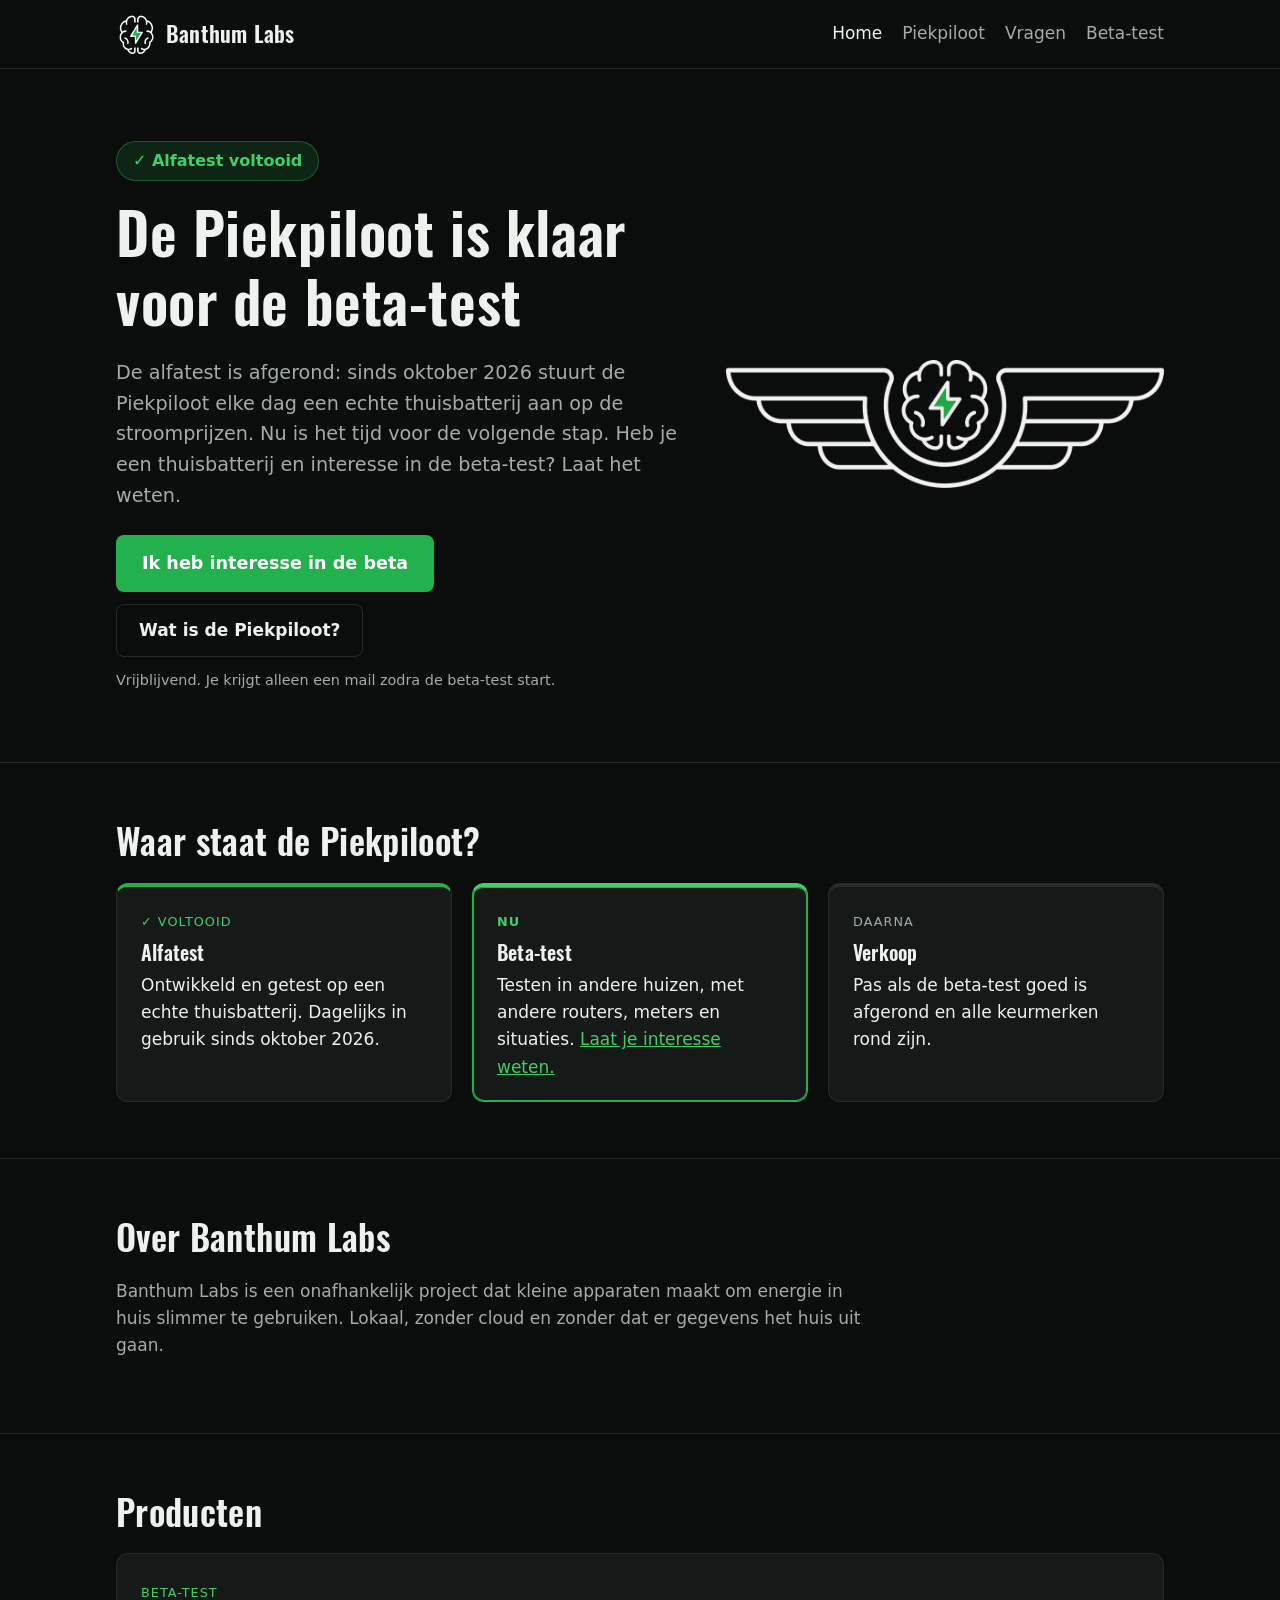
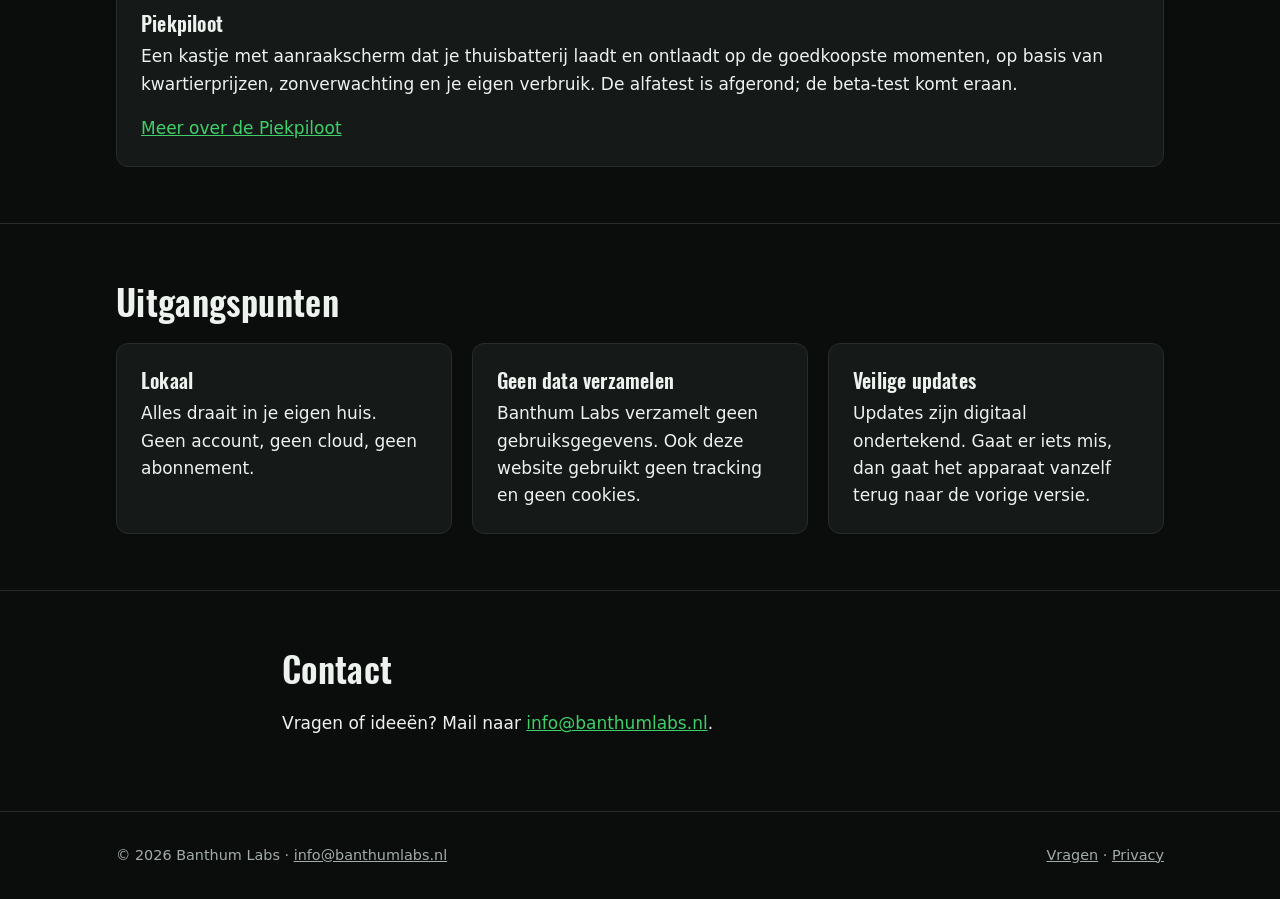
==== index.html @ d3ee10b4 "Homepage: Piekpiloot-logo i.p.v. het brein Co-Authored-By: Claude Opus 5.5 <noreply@anthropic.com>" ====
<!doctype html>
<html lang="nl">
<head>
  <meta charset="utf-8">
  <meta name="viewport" content="width=device-width, initial-scale=1">
  <title>Banthum Labs - slimme, lokale aansturing voor je thuisbatterij</title>
  <meta name="description" content="Banthum Labs is een onafhankelijk project dat slimme, lokale apparaten maakt voor energie in huis. Eerste product: de Piekpiloot, die je thuisbatterij aanstuurt op dynamische stroomprijzen.">
  <link rel="canonical" href="https://banthumlabs.nl/">
  <link rel="icon" href="img/logo.png" type="image/png">
  <link rel="stylesheet" href="style.css">
  <meta property="og:type" content="website">
  <meta property="og:locale" content="nl_NL">
  <meta property="og:site_name" content="Banthum Labs">
  <meta property="og:title" content="Banthum Labs - slimme, lokale aansturing voor je thuisbatterij">
  <meta property="og:description" content="Alfatest voltooid: de Piekpiloot is klaar voor de beta-test. Heb je een thuisbatterij? Laat je interesse weten.">
  <meta property="og:url" content="https://banthumlabs.nl/">
  <meta property="og:image" content="https://banthumlabs.nl/img/og-image.png">
  <meta property="og:image:width" content="1200">
  <meta property="og:image:height" content="630">
  <meta name="twitter:card" content="summary_large_image">
  <script type="application/ld+json">
  {
    "@context": "https://schema.org",
    "@type": "Organization",
    "name": "Banthum Labs",
    "url": "https://banthumlabs.nl/",
    "logo": "https://banthumlabs.nl/img/logo.png",
    "email": "info@banthumlabs.nl"
  }
  </script>
</head>
<body>

<header class="kop">
  <div class="binnen">
    <a class="merk" href="index.html"><img src="img/logo.png" alt="">Banthum Labs</a>
    <nav class="menu">
      <a href="index.html" aria-current="page">Home</a>
      <a href="piekpiloot.html">Piekpiloot</a>
      <a href="faq.html">Vragen</a>
      <a href="beta.html">Beta-test</a>
    </nav>
  </div>
</header>

<main>

  <section class="held">
    <div class="binnen">
      <div>
        <span class="label-groot">&#10003; Alfatest voltooid</span>
        <h1>De Piekpiloot is klaar voor de beta&#8209;test</h1>
        <p class="groot">De alfatest is afgerond: sinds oktober 2026 stuurt de Piekpiloot elke dag een echte thuisbatterij aan op de stroomprijzen. Nu is het tijd voor de volgende stap. Heb je een thuisbatterij en interesse in de beta-test? Laat het weten.</p>
        <div class="knoppen">
          <a class="knop groot" href="beta.html">Ik heb interesse in de beta</a>
          <a class="knop rustig" href="piekpiloot.html">Wat is de Piekpiloot?</a>
        </div>
        <p class="zacht klein">Vrijblijvend. Je krijgt alleen een mail zodra de beta-test start.</p>
      </div>
      <img class="beeld breed" src="img/piekpiloot.png" alt="Logo van de Piekpiloot: brein met groene bliksem tussen vleugels">
    </div>
  </section>

  <section class="sectie">
    <div class="binnen">
      <h2>Waar staat de Piekpiloot?</h2>
      <ol class="stappen">
        <li class="klaar">
          <span class="stap-status">&#10003; Voltooid</span>
          <h3>Alfatest</h3>
          <p>Ontwikkeld en getest op een echte thuisbatterij. Dagelijks in gebruik sinds oktober 2026.</p>
        </li>
        <li class="nu">
          <span class="stap-status">Nu</span>
          <h3>Beta-test</h3>
          <p>Testen in andere huizen, met andere routers, meters en situaties. <a href="beta.html">Laat je interesse weten.</a></p>
        </li>
        <li>
          <span class="stap-status">Daarna</span>
          <h3>Verkoop</h3>
          <p>Pas als de beta-test goed is afgerond en alle keurmerken rond zijn.</p>
        </li>
      </ol>
    </div>
  </section>

  <section class="sectie">
    <div class="binnen">
      <h2>Over Banthum Labs</h2>
      <p class="tekst zacht">Banthum Labs is een onafhankelijk project dat kleine apparaten maakt om energie in huis slimmer te gebruiken. Lokaal, zonder cloud en zonder dat er gegevens het huis uit gaan.</p>
    </div>
  </section>

  <section class="sectie">
    <div class="binnen">
      <h2>Producten</h2>
      <div class="kaarten">
        <article class="kaart">
          <span class="label">Beta-test</span>
          <h3>Piekpiloot</h3>
          <p>Een kastje met aanraakscherm dat je thuisbatterij laadt en ontlaadt op de goedkoopste momenten, op basis van kwartierprijzen, zonverwachting en je eigen verbruik. De alfatest is afgerond; de beta-test komt eraan.</p>
          <p><a href="piekpiloot.html">Meer over de Piekpiloot</a></p>
        </article>
      </div>
    </div>
  </section>

  <section class="sectie">
    <div class="binnen">
      <h2>Uitgangspunten</h2>
      <div class="kaarten">
        <div class="kaart">
          <h3>Lokaal</h3>
          <p>Alles draait in je eigen huis. Geen account, geen cloud, geen abonnement.</p>
        </div>
        <div class="kaart">
          <h3>Geen data verzamelen</h3>
          <p>Banthum Labs verzamelt geen gebruiksgegevens. Ook deze website gebruikt geen tracking en geen cookies.</p>
        </div>
        <div class="kaart">
          <h3>Veilige updates</h3>
          <p>Updates zijn digitaal ondertekend. Gaat er iets mis, dan gaat het apparaat vanzelf terug naar de vorige versie.</p>
        </div>
      </div>
    </div>
  </section>

  <section class="sectie" id="contact">
    <div class="binnen tekst">
      <h2>Contact</h2>
      <p>Vragen of ideeën? Mail naar <a href="mailto:info@banthumlabs.nl">info@banthumlabs.nl</a>.</p>
    </div>
  </section>

</main>

<footer class="voet">
  <div class="binnen">
    <span>&copy; 2026 Banthum Labs &middot; <a href="mailto:info@banthumlabs.nl">info@banthumlabs.nl</a></span>
    <span><a href="faq.html">Vragen</a> &middot; <a href="privacy.html">Privacy</a></span>
  </div>
</footer>

</body>
</html>
---- style.css ----
/* Banthum Labs - zwarte stijl, zoals het dashboard van de Piekpiloot */

@font-face {
  font-family: "Oswald";
  src: url("fonts/Oswald-SemiBold.ttf") format("truetype");
  font-weight: 600;
  font-display: swap;
}

:root {
  --bg: #0b0d0c;
  --bg-kaart: #151917;
  --rand: #262c29;
  --tekst: #eef2ef;
  --tekst-zacht: #a3ada7;
  --groen: #23b14d;
  --groen-licht: #3fd06a;
  --breedte: 1080px;
}

* { box-sizing: border-box; }

html { -webkit-text-size-adjust: 100%; }

body {
  margin: 0;
  background: var(--bg);
  color: var(--tekst);
  font-family: system-ui, -apple-system, "Segoe UI", Roboto, sans-serif;
  font-size: 17px;
  line-height: 1.6;
}

h1, h2, h3, .merk {
  font-family: "Oswald", system-ui, sans-serif;
  font-weight: 600;
  letter-spacing: 0.01em;
  line-height: 1.2;
}

h1 { font-size: clamp(2.2rem, 6vw, 3.6rem); margin: 0 0 0.4em; }
h2 { font-size: clamp(1.6rem, 4vw, 2.2rem); margin: 0 0 0.6em; }
h3 { font-size: 1.25rem; margin: 0 0 0.4em; }

p { margin: 0 0 1em; }

a { color: var(--groen-licht); }
a:hover { color: var(--tekst); }

img { max-width: 100%; height: auto; }

.binnen {
  max-width: var(--breedte);
  margin: 0 auto;
  padding: 0 16px;
}

/* Kop */

.kop {
  border-bottom: 1px solid var(--rand);
}

.kop .binnen {
  display: flex;
  align-items: center;
  justify-content: space-between;
  gap: 16px;
  min-height: 68px;
}

.merk {
  display: flex;
  align-items: center;
  gap: 10px;
  color: var(--tekst);
  text-decoration: none;
  font-size: 1.35rem;
}

.merk img { width: 40px; height: 40px; }

.menu {
  display: flex;
  gap: 20px;
  flex-wrap: wrap;
}

.menu a {
  color: var(--tekst-zacht);
  text-decoration: none;
}

.menu a:hover,
.menu a[aria-current="page"] { color: var(--tekst); }

/* Blokken */

.held {
  padding: 72px 0 56px;
}

.held .binnen {
  display: grid;
  grid-template-columns: 1.3fr 1fr;
  gap: 40px;
  align-items: center;
}

.held p.groot {
  font-size: 1.2rem;
  color: var(--tekst-zacht);
  max-width: 34em;
}

.held .beeld {
  justify-self: center;
  width: min(320px, 70vw);
  opacity: 0.95;
}
/* breed logo (Piekpiloot, met vleugels) */
.held .beeld.breed { width: min(480px, 85vw); }

.sectie {
  padding: 56px 0;
  border-top: 1px solid var(--rand);
}

.kaarten {
  display: grid;
  grid-template-columns: repeat(auto-fit, minmax(240px, 1fr));
  gap: 20px;
}

.kaart {
  background: var(--bg-kaart);
  border: 1px solid var(--rand);
  border-radius: 12px;
  padding: 24px;
}

.kaart p:last-child { margin-bottom: 0; }

.kaart .label {
  display: inline-block;
  font-size: 0.8rem;
  color: var(--groen-licht);
  text-transform: uppercase;
  letter-spacing: 0.08em;
  margin-bottom: 8px;
}

.knop {
  display: inline-block;
  background: var(--groen);
  color: #fff;
  text-decoration: none;
  font-weight: 600;
  padding: 12px 22px;
  border-radius: 8px;
}

.knop:hover { background: var(--groen-licht); color: #fff; }

.knop.rustig {
  background: transparent;
  border: 1px solid var(--rand);
  color: var(--tekst);
}

.knop.rustig:hover { border-color: var(--tekst-zacht); }

.knoppen { display: flex; gap: 12px; flex-wrap: wrap; margin-top: 24px; }

.lijst {
  padding-left: 1.2em;
  margin: 0 0 1em;
}

.lijst li { margin-bottom: 0.4em; }

.zacht { color: var(--tekst-zacht); }

.tekst { max-width: 44em; }

.label-groot {
  display: inline-block;
  background: rgba(35, 177, 77, 0.15);
  color: var(--groen-licht);
  border: 1px solid rgba(35, 177, 77, 0.4);
  border-radius: 999px;
  padding: 6px 16px;
  font-size: 1rem;
  font-weight: 600;
  margin-bottom: 16px;
}

.twee {
  display: grid;
  grid-template-columns: 1fr 1fr;
  gap: 40px;
  align-items: start;
}

.knop.groot { font-size: 1.1rem; padding: 14px 26px; }

.klein { font-size: 0.9rem; margin-top: 12px; }

/* Stappen alfa - beta - verkoop */

.stappen {
  list-style: none;
  padding: 0;
  margin: 0;
  display: grid;
  grid-template-columns: repeat(3, 1fr);
  gap: 20px;
}

.stappen li {
  background: var(--bg-kaart);
  border: 1px solid var(--rand);
  border-top: 4px solid var(--rand);
  border-radius: 12px;
  padding: 20px 24px;
}

.stappen li p:last-child { margin-bottom: 0; }

.stappen .stap-status {
  display: inline-block;
  font-size: 0.8rem;
  text-transform: uppercase;
  letter-spacing: 0.08em;
  color: var(--tekst-zacht);
  margin-bottom: 8px;
}

.stappen li.klaar { border-top-color: var(--groen); }
.stappen li.klaar .stap-status { color: var(--groen-licht); }

.stappen li.nu {
  border-color: var(--groen);
  border-top-color: var(--groen-licht);
  box-shadow: 0 0 0 1px var(--groen) inset;
}
.stappen li.nu .stap-status { color: var(--groen-licht); font-weight: 600; }

/* Formulier */

.formulier label {
  display: block;
  margin: 16px 0 6px;
  font-weight: 600;
}

.formulier h2 { margin-bottom: 0; }

.formulier input[type="email"],
.formulier select,
.formulier textarea {
  width: 100%;
  background: var(--bg);
  color: var(--tekst);
  border: 1px solid var(--rand);
  border-radius: 8px;
  padding: 10px 12px;
  font: inherit;
}

.formulier input:focus,
.formulier select:focus,
.formulier textarea:focus {
  outline: 2px solid var(--groen);
  outline-offset: 1px;
}

.formulier .vinkje {
  display: flex;
  gap: 10px;
  align-items: flex-start;
  font-weight: 400;
  color: var(--tekst-zacht);
  margin: 20px 0;
}

.formulier .vinkje input { margin-top: 5px; accent-color: var(--groen); }

.formulier button { border: 0; cursor: pointer; font: inherit; font-weight: 600; }
.formulier button:disabled { opacity: 0.6; cursor: default; }

.verplicht { color: var(--groen-licht); }

.melding { margin: 16px 0 0; color: var(--groen-licht); }
.melding:empty { display: none; }
.melding.fout { color: #ff8a80; }

/* Veelgestelde vragen */

.vragen details {
  background: var(--bg-kaart);
  border: 1px solid var(--rand);
  border-radius: 12px;
  padding: 16px 20px;
  margin-bottom: 12px;
}

.vragen summary {
  cursor: pointer;
  font-weight: 600;
  font-size: 1.05rem;
}

.vragen details[open] summary { margin-bottom: 10px; }
.vragen details p:last-child { margin-bottom: 0; }

/* Voet */

.voet {
  border-top: 1px solid var(--rand);
  padding: 32px 0;
  color: var(--tekst-zacht);
  font-size: 0.9rem;
}

.voet .binnen {
  display: flex;
  justify-content: space-between;
  gap: 16px;
  flex-wrap: wrap;
}

.voet a { color: var(--tekst-zacht); }

@media (max-width: 760px) {
  .held { padding: 48px 0 40px; }
  .held .binnen { grid-template-columns: 1fr; }
  .twee { grid-template-columns: 1fr; }
  .stappen { grid-template-columns: 1fr; }
  .held .beeld { order: -1; width: 88px; justify-self: start; }
  .held .beeld.breed { width: min(260px, 70vw); }
  .kop .binnen { flex-wrap: wrap; padding-top: 12px; padding-bottom: 12px; }
}
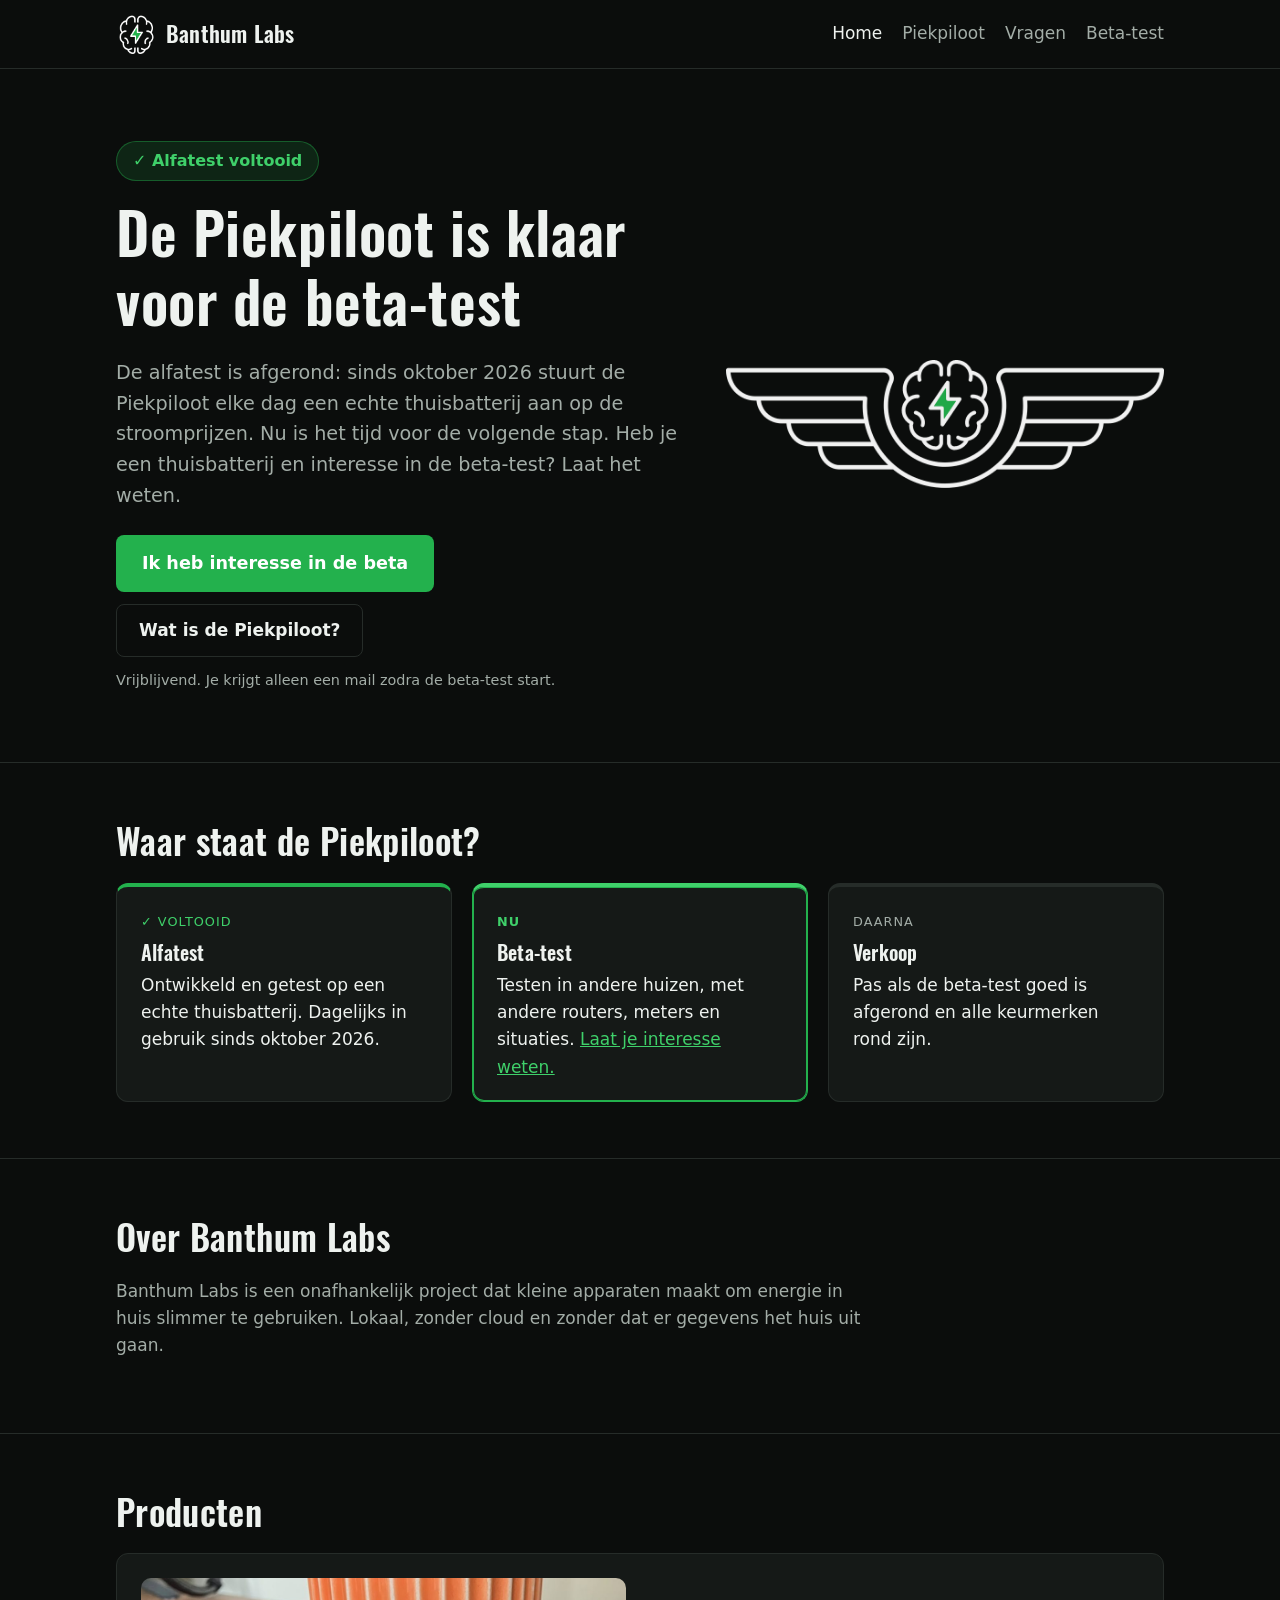
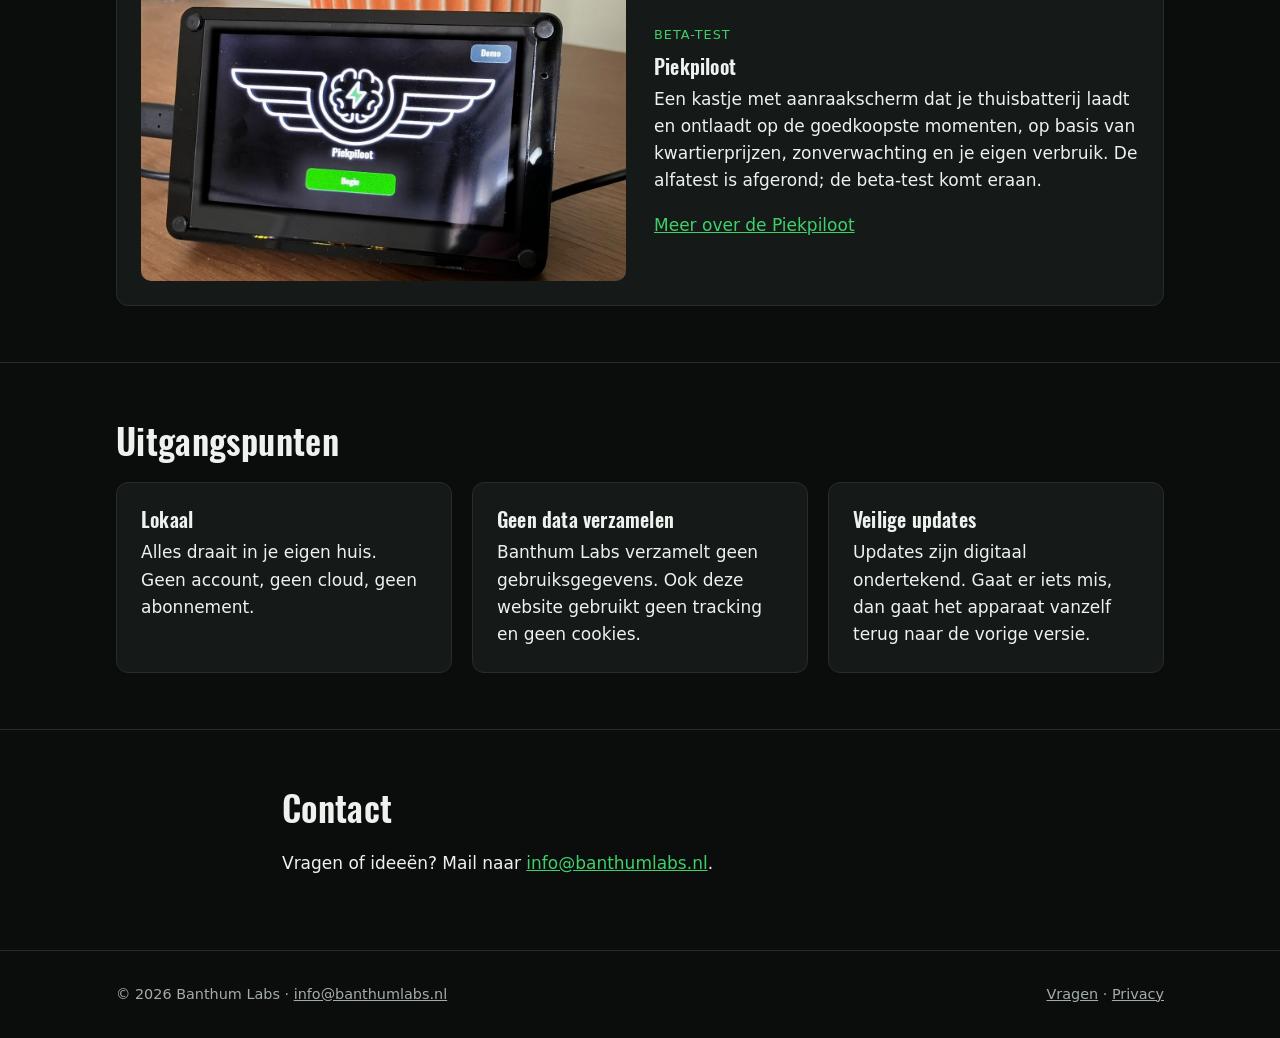
==== commit a818bde5: "Homepage: foto van het kastje bij Producten Co-Authored-By: Claude Opus 5.5 <noreply@anthropic.com>" ====
--- a/index.html
+++ b/index.html
@@ -95,11 +95,14 @@
     <div class="binnen">
       <h2>Producten</h2>
       <div class="kaarten">
-        <article class="kaart">
-          <span class="label">Beta-test</span>
-          <h3>Piekpiloot</h3>
-          <p>Een kastje met aanraakscherm dat je thuisbatterij laadt en ontlaadt op de goedkoopste momenten, op basis van kwartierprijzen, zonverwachting en je eigen verbruik. De alfatest is afgerond; de beta-test komt eraan.</p>
-          <p><a href="piekpiloot.html">Meer over de Piekpiloot</a></p>
+        <article class="kaart product">
+          <a href="piekpiloot.html"><img src="img/foto/piekpiloot_voorkant.jpg" width="1200" height="750" loading="lazy" alt="Het kastje van de Piekpiloot op tafel, met het welkomstscherm"></a>
+          <div>
+            <span class="label">Beta-test</span>
+            <h3>Piekpiloot</h3>
+            <p>Een kastje met aanraakscherm dat je thuisbatterij laadt en ontlaadt op de goedkoopste momenten, op basis van kwartierprijzen, zonverwachting en je eigen verbruik. De alfatest is afgerond; de beta-test komt eraan.</p>
+            <p><a href="piekpiloot.html">Meer over de Piekpiloot</a></p>
+          </div>
         </article>
       </div>
     </div>
--- a/style.css
+++ b/style.css
@@ -341,3 +341,57 @@
   .held .beeld.breed { width: min(260px, 70vw); }
   .kop .binnen { flex-wrap: wrap; padding-top: 12px; padding-bottom: 12px; }
 }
+
+/* schermafbeeldingen van het kastje (productpagina) */
+.schermen {
+  display: grid;
+  grid-template-columns: repeat(auto-fit, minmax(300px, 1fr));
+  gap: 20px;
+  margin-top: 20px;
+}
+.scherm { margin: 0; }
+.scherm img {
+  display: block;
+  width: 100%;
+  height: auto;
+  border: 1px solid var(--rand);
+  border-radius: 10px;
+}
+.scherm figcaption {
+  margin-top: 8px;
+  font-size: 0.92rem;
+  color: var(--tekst-zacht);
+}
+.scherm figcaption strong { color: var(--tekst); }
+
+/* foto van het kastje (productpagina) */
+.foto { margin: 20px 0 8px; max-width: 760px; }
+.foto img {
+  display: block;
+  width: 100%;
+  height: auto;
+  border-radius: 12px;
+  border: 1px solid var(--rand);
+}
+.foto figcaption {
+  margin-top: 8px;
+  font-size: 0.92rem;
+  color: var(--tekst-zacht);
+}
+
+/* productkaart met foto (homepage) */
+.kaart.product {
+  display: grid;
+  grid-template-columns: minmax(0, 1fr) minmax(0, 1fr);
+  gap: 28px;
+  align-items: center;
+}
+.kaart.product img {
+  display: block;
+  width: 100%;
+  height: auto;
+  border-radius: 10px;
+}
+@media (max-width: 760px) {
+  .kaart.product { grid-template-columns: 1fr; gap: 16px; }
+}
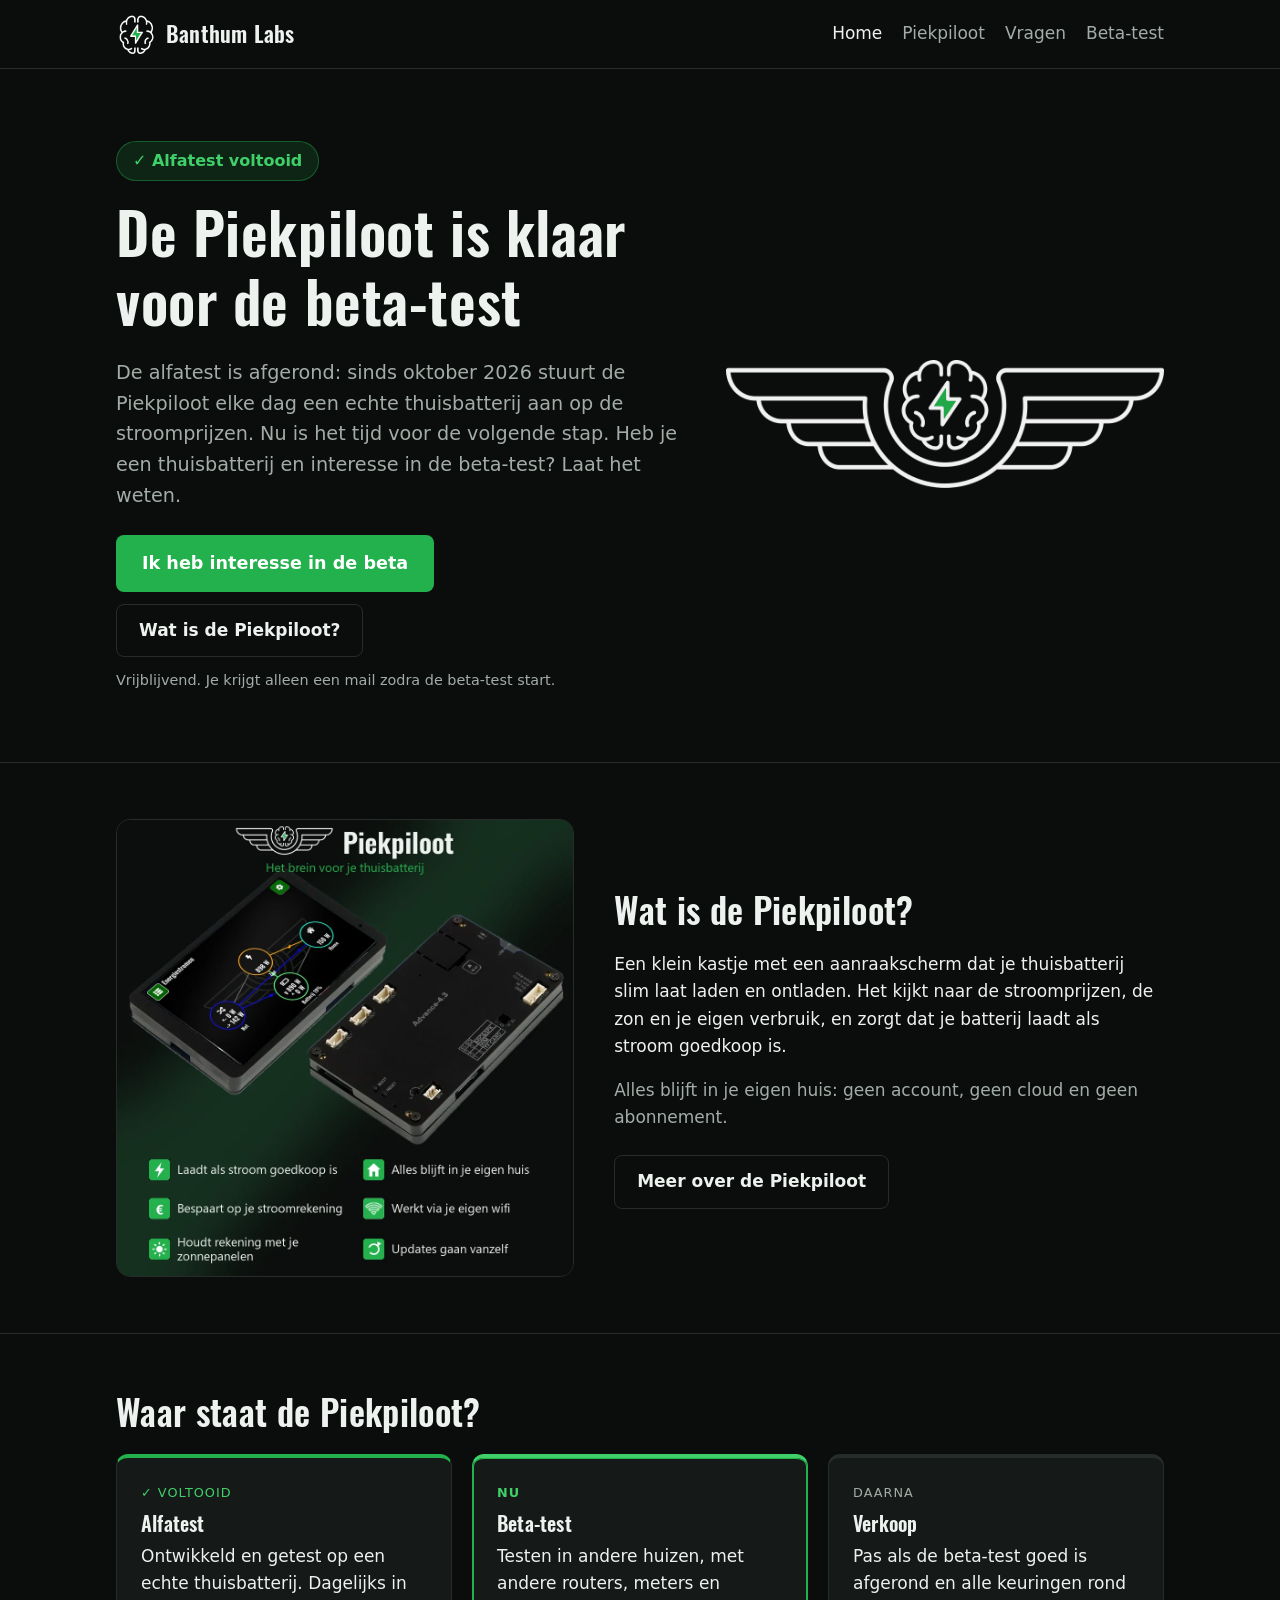
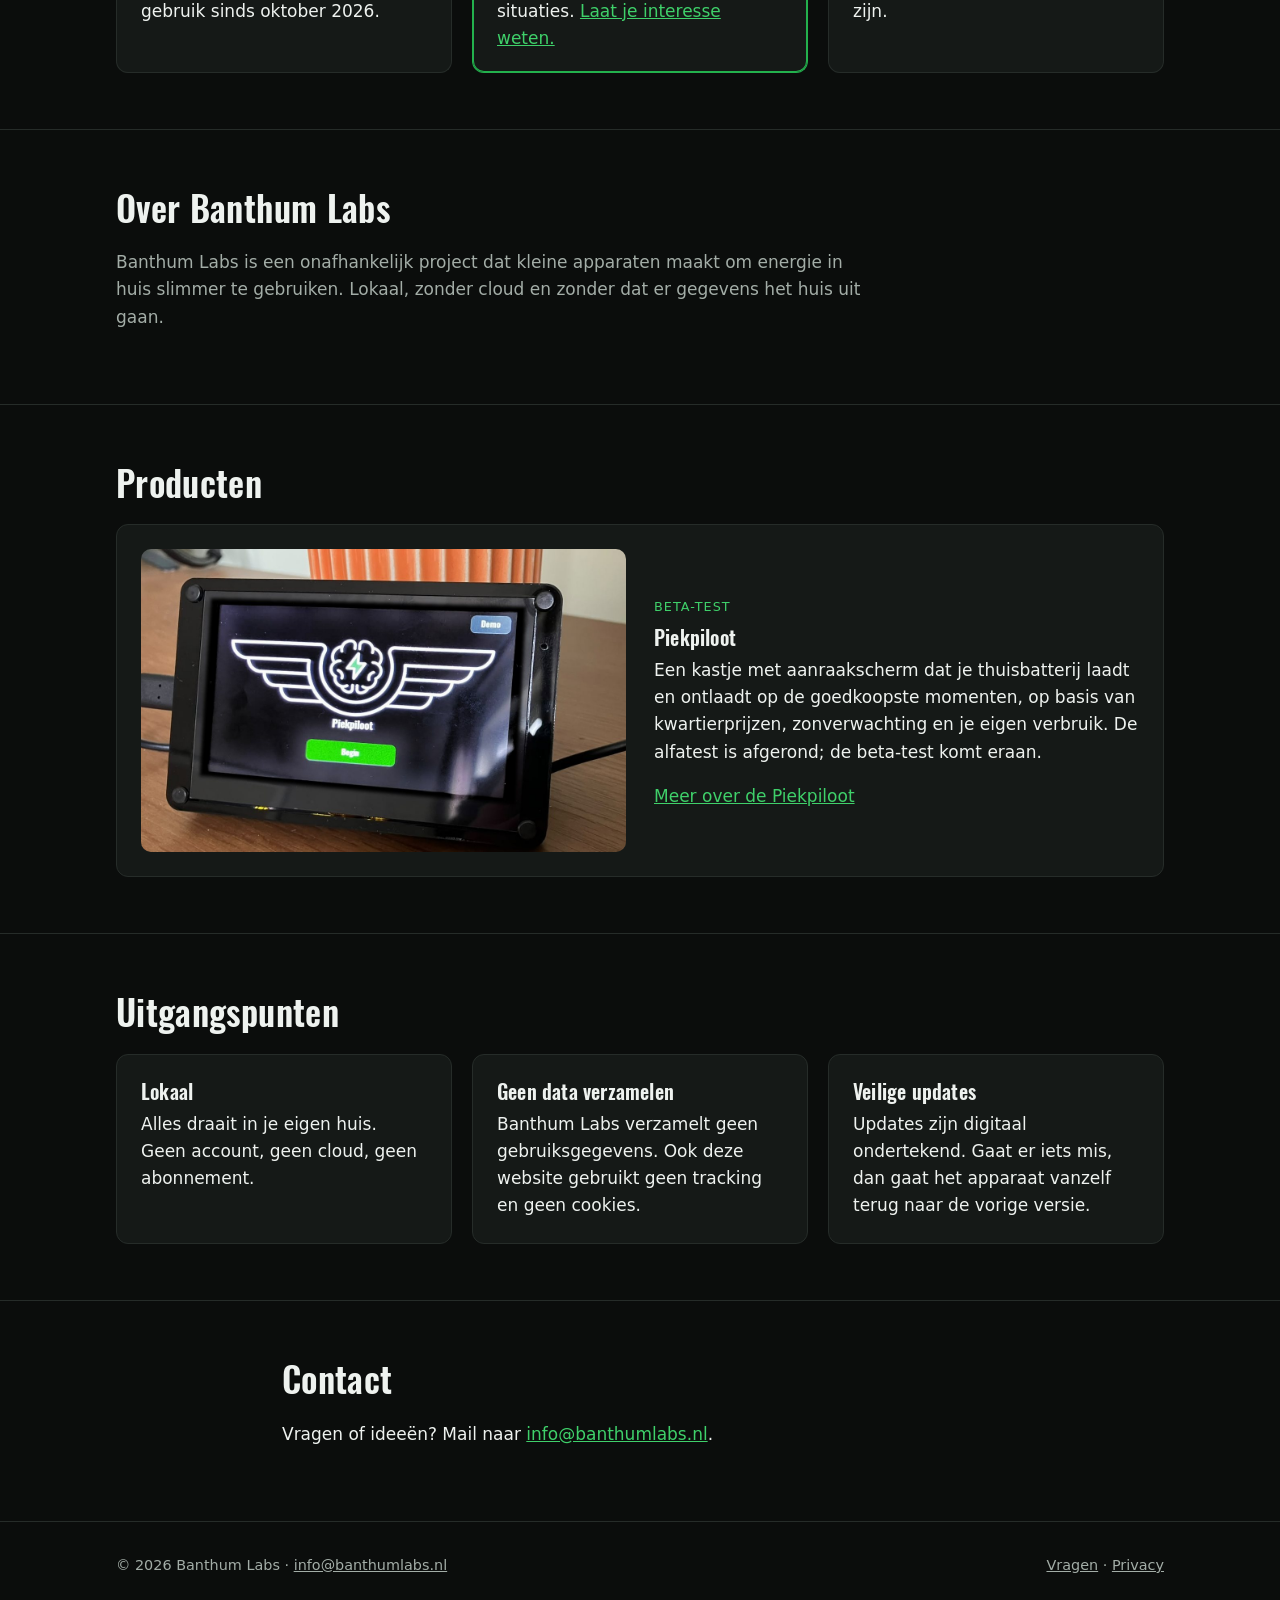
==== commit a1ca7dea: "Productafbeelding op home en productpagina; teksten gecorrigeerd - Home: sectie 'Wat is de Piekpiloo" ====
--- a/index.html
+++ b/index.html
@@ -62,6 +62,20 @@
   </section>
 
   <section class="sectie">
+    <div class="binnen uitgelicht">
+      <img src="img/piekpiloot_overzicht.webp" width="1000" height="1000" loading="lazy" alt="De Piekpiloot: laadt als stroom goedkoop is, bespaart op je stroomrekening, houdt rekening met je zonnepanelen, alles blijft in je eigen huis, werkt via je eigen wifi en updates gaan vanzelf">
+      <div>
+        <h2>Wat is de Piekpiloot?</h2>
+        <p class="groot">Een klein kastje met een aanraakscherm dat je thuisbatterij slim laat laden en ontladen. Het kijkt naar de stroomprijzen, de zon en je eigen verbruik, en zorgt dat je batterij laadt als stroom goedkoop is.</p>
+        <p class="zacht">Alles blijft in je eigen huis: geen account, geen cloud en geen abonnement.</p>
+        <div class="knoppen">
+          <a class="knop rustig" href="piekpiloot.html">Meer over de Piekpiloot</a>
+        </div>
+      </div>
+    </div>
+  </section>
+
+  <section class="sectie">
     <div class="binnen">
       <h2>Waar staat de Piekpiloot?</h2>
       <ol class="stappen">
@@ -78,7 +92,7 @@
         <li>
           <span class="stap-status">Daarna</span>
           <h3>Verkoop</h3>
-          <p>Pas als de beta-test goed is afgerond en alle keurmerken rond zijn.</p>
+          <p>Pas als de beta-test goed is afgerond en alle keuringen rond zijn.</p>
         </li>
       </ol>
     </div>
--- a/style.css
+++ b/style.css
@@ -395,3 +395,23 @@
 @media (max-width: 760px) {
   .kaart.product { grid-template-columns: 1fr; gap: 16px; }
 }
+
+/* productafbeelding: productpagina (midden) en homepage (naast tekst) */
+.overzicht { margin: 20px auto 0; max-width: 620px; }
+.overzicht img, .uitgelicht img {
+  display: block;
+  width: 100%;
+  height: auto;
+  border-radius: 14px;
+  border: 1px solid var(--rand);
+}
+.uitgelicht {
+  display: grid;
+  grid-template-columns: minmax(0, 5fr) minmax(0, 6fr);
+  gap: 40px;
+  align-items: center;
+}
+.uitgelicht h2 { margin-top: 0; }
+@media (max-width: 760px) {
+  .uitgelicht { grid-template-columns: 1fr; gap: 20px; }
+}
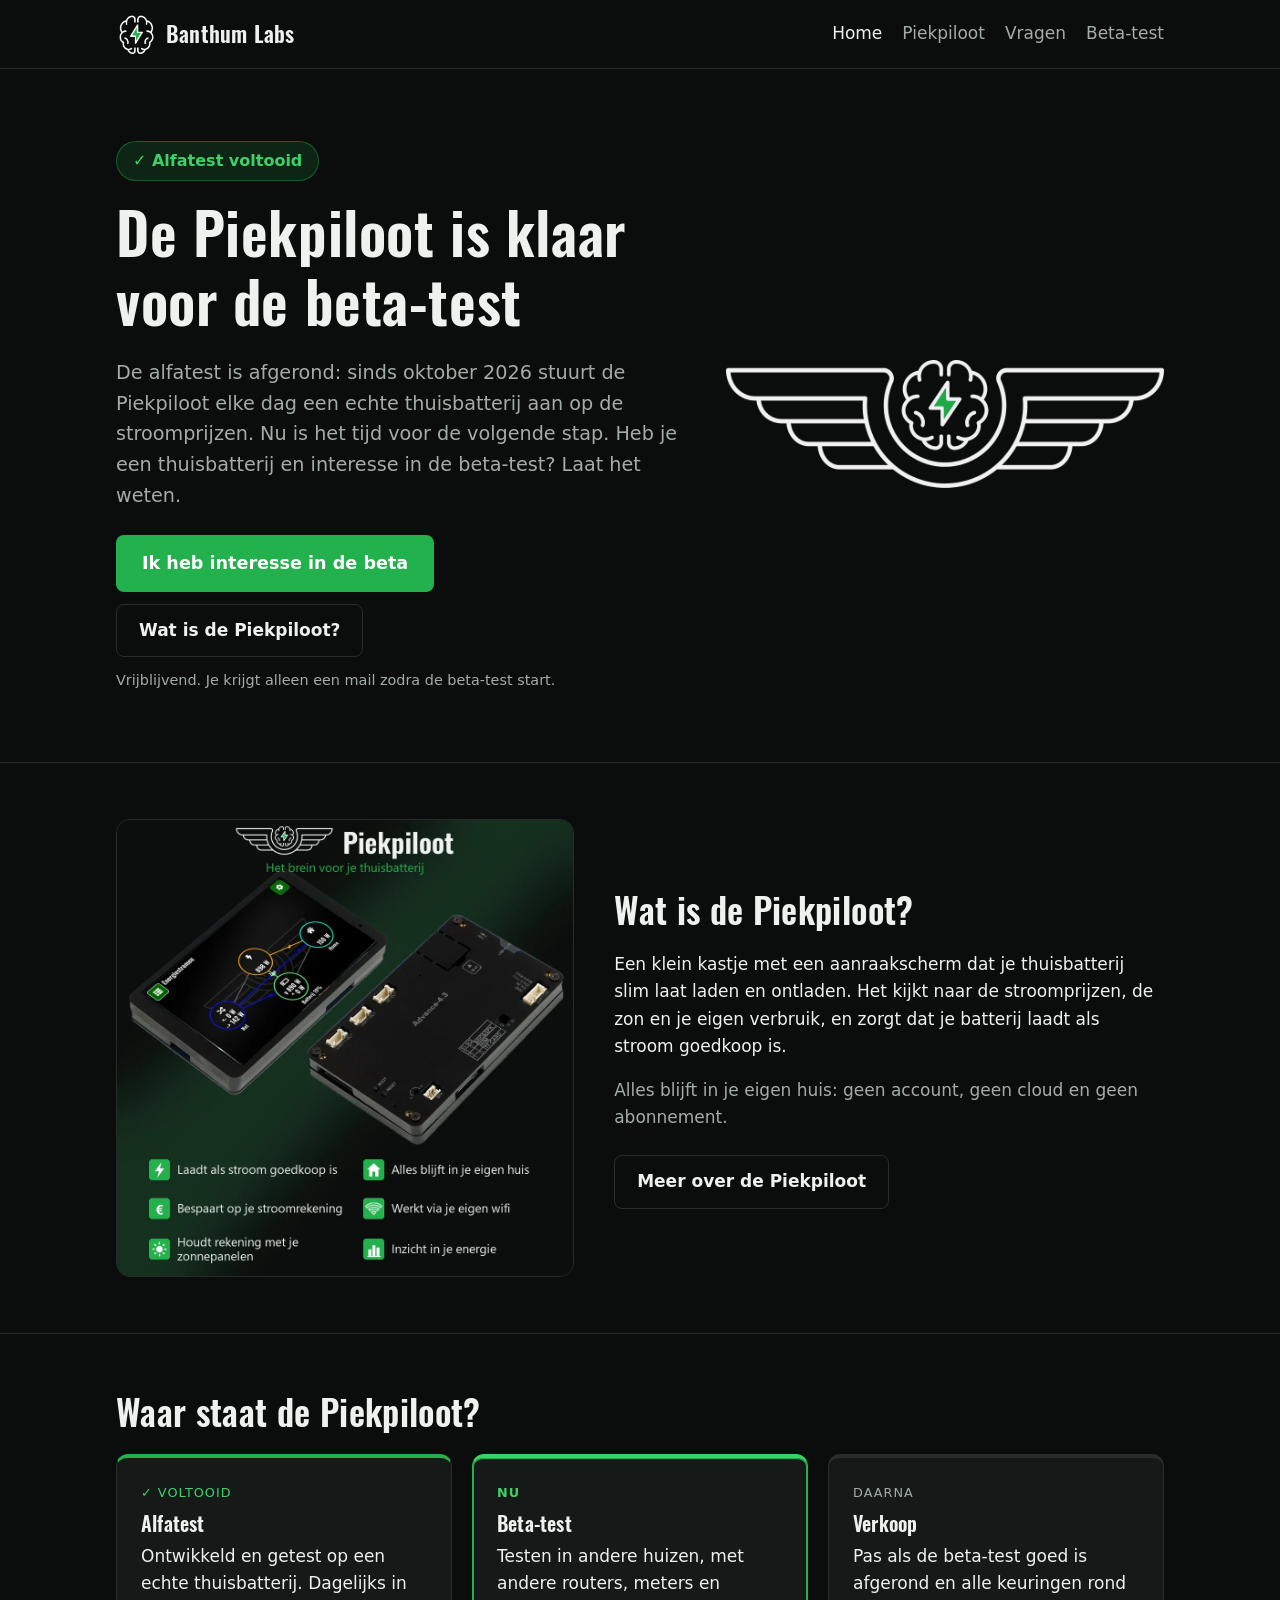
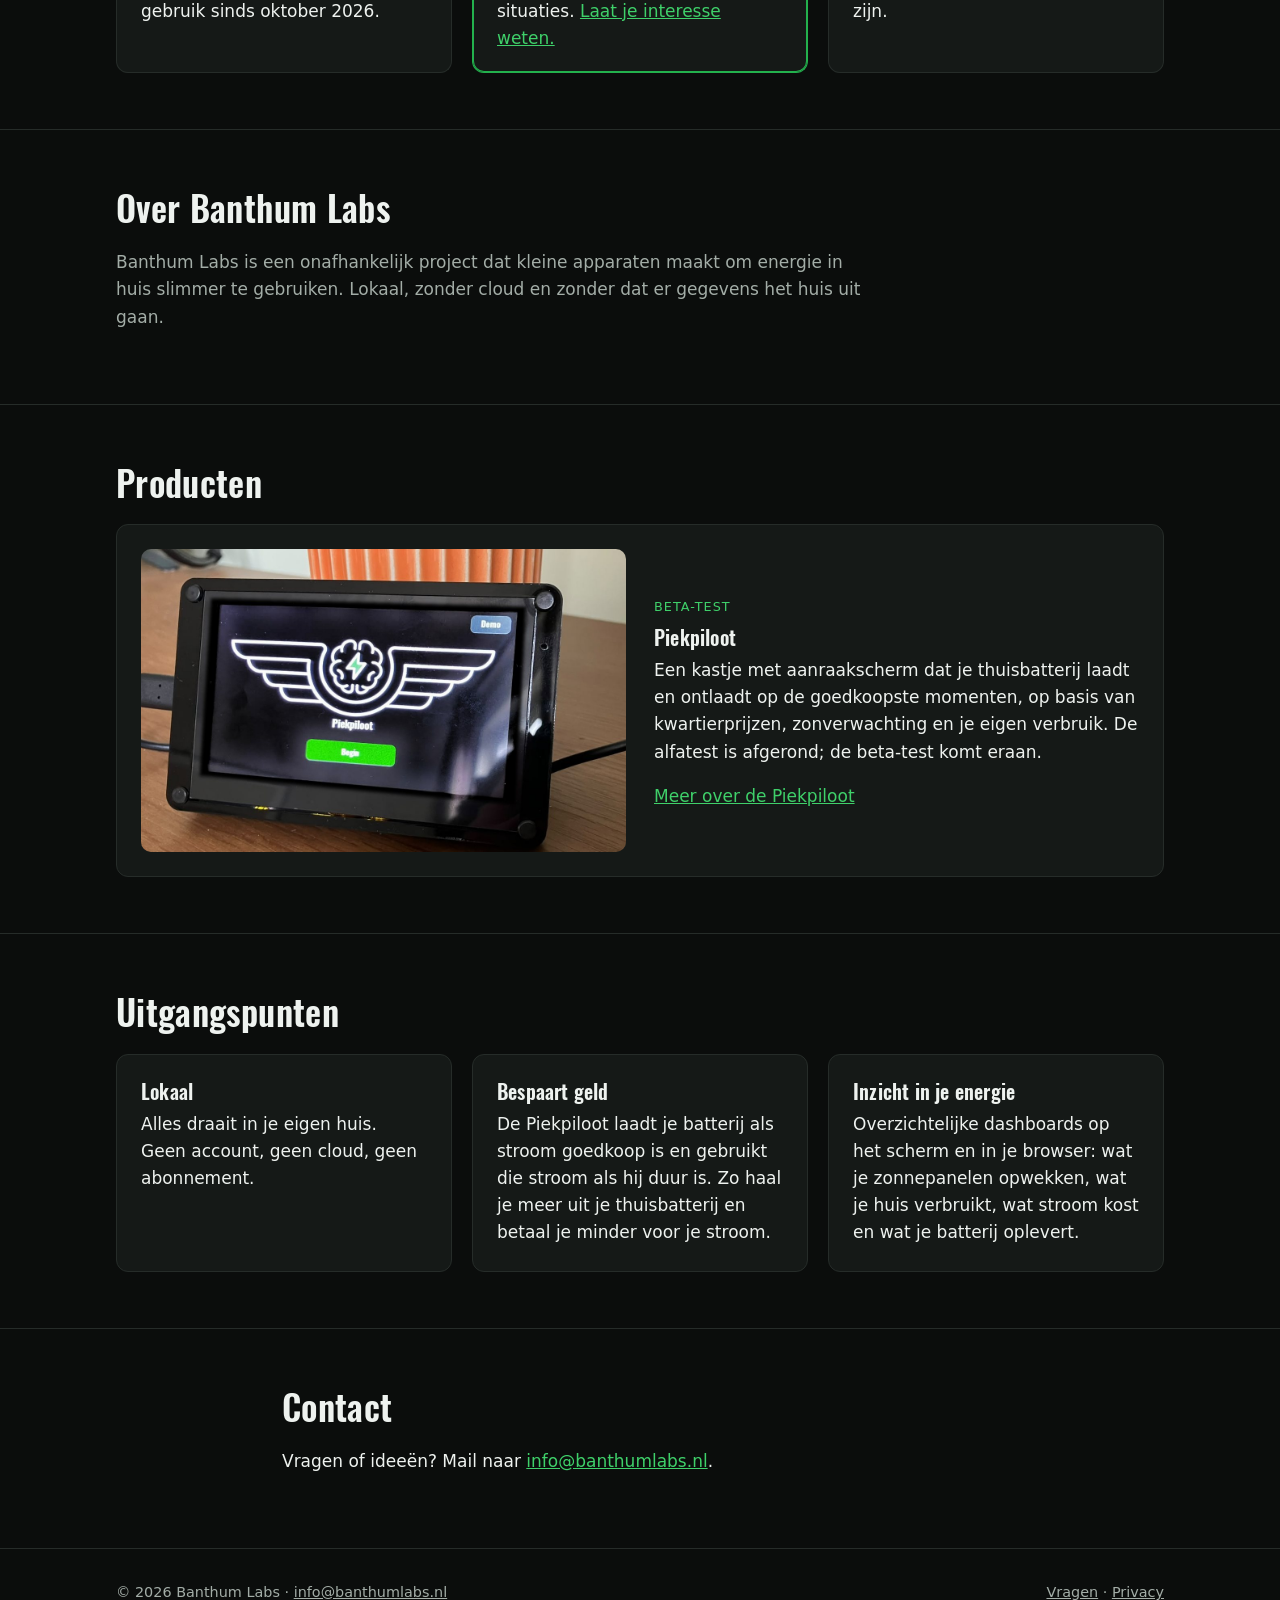
==== commit ae084d3d: "Uitgangspunten: lokaal, bespaart geld, inzicht; productafbeelding bijgewerkt Co-Authored-By: Claude " ====
--- a/index.html
+++ b/index.html
@@ -63,7 +63,7 @@
 
   <section class="sectie">
     <div class="binnen uitgelicht">
-      <img src="img/piekpiloot_overzicht.webp" width="1000" height="1000" loading="lazy" alt="De Piekpiloot: laadt als stroom goedkoop is, bespaart op je stroomrekening, houdt rekening met je zonnepanelen, alles blijft in je eigen huis, werkt via je eigen wifi en updates gaan vanzelf">
+      <img src="img/piekpiloot_overzicht.webp" width="1000" height="1000" loading="lazy" alt="De Piekpiloot: laadt als stroom goedkoop is, bespaart op je stroomrekening, houdt rekening met je zonnepanelen, alles blijft in je eigen huis, werkt via je eigen wifi en geeft inzicht in je energie">
       <div>
         <h2>Wat is de Piekpiloot?</h2>
         <p class="groot">Een klein kastje met een aanraakscherm dat je thuisbatterij slim laat laden en ontladen. Het kijkt naar de stroomprijzen, de zon en je eigen verbruik, en zorgt dat je batterij laadt als stroom goedkoop is.</p>
@@ -131,12 +131,12 @@
           <p>Alles draait in je eigen huis. Geen account, geen cloud, geen abonnement.</p>
         </div>
         <div class="kaart">
-          <h3>Geen data verzamelen</h3>
-          <p>Banthum Labs verzamelt geen gebruiksgegevens. Ook deze website gebruikt geen tracking en geen cookies.</p>
+          <h3>Bespaart geld</h3>
+          <p>De Piekpiloot laadt je batterij als stroom goedkoop is en gebruikt die stroom als hij duur is. Zo haal je meer uit je thuisbatterij en betaal je minder voor je stroom.</p>
         </div>
         <div class="kaart">
-          <h3>Veilige updates</h3>
-          <p>Updates zijn digitaal ondertekend. Gaat er iets mis, dan gaat het apparaat vanzelf terug naar de vorige versie.</p>
+          <h3>Inzicht in je energie</h3>
+          <p>Overzichtelijke dashboards op het scherm en in je browser: wat je zonnepanelen opwekken, wat je huis verbruikt, wat stroom kost en wat je batterij oplevert.</p>
         </div>
       </div>
     </div>
--- a/style.css
+++ b/style.css
@@ -393,7 +393,7 @@
   border-radius: 10px;
 }
 @media (max-width: 760px) {
-  .kaart.product { grid-template-columns: 1fr; gap: 16px; }
+  .kaart.product { grid-template-columns: minmax(0, 1fr); gap: 16px; }
 }
 
 /* productafbeelding: productpagina (midden) en homepage (naast tekst) */
@@ -413,5 +413,5 @@
 }
 .uitgelicht h2 { margin-top: 0; }
 @media (max-width: 760px) {
-  .uitgelicht { grid-template-columns: 1fr; gap: 20px; }
-}
+  .uitgelicht { grid-template-columns: minmax(0, 1fr); gap: 20px; }
+}
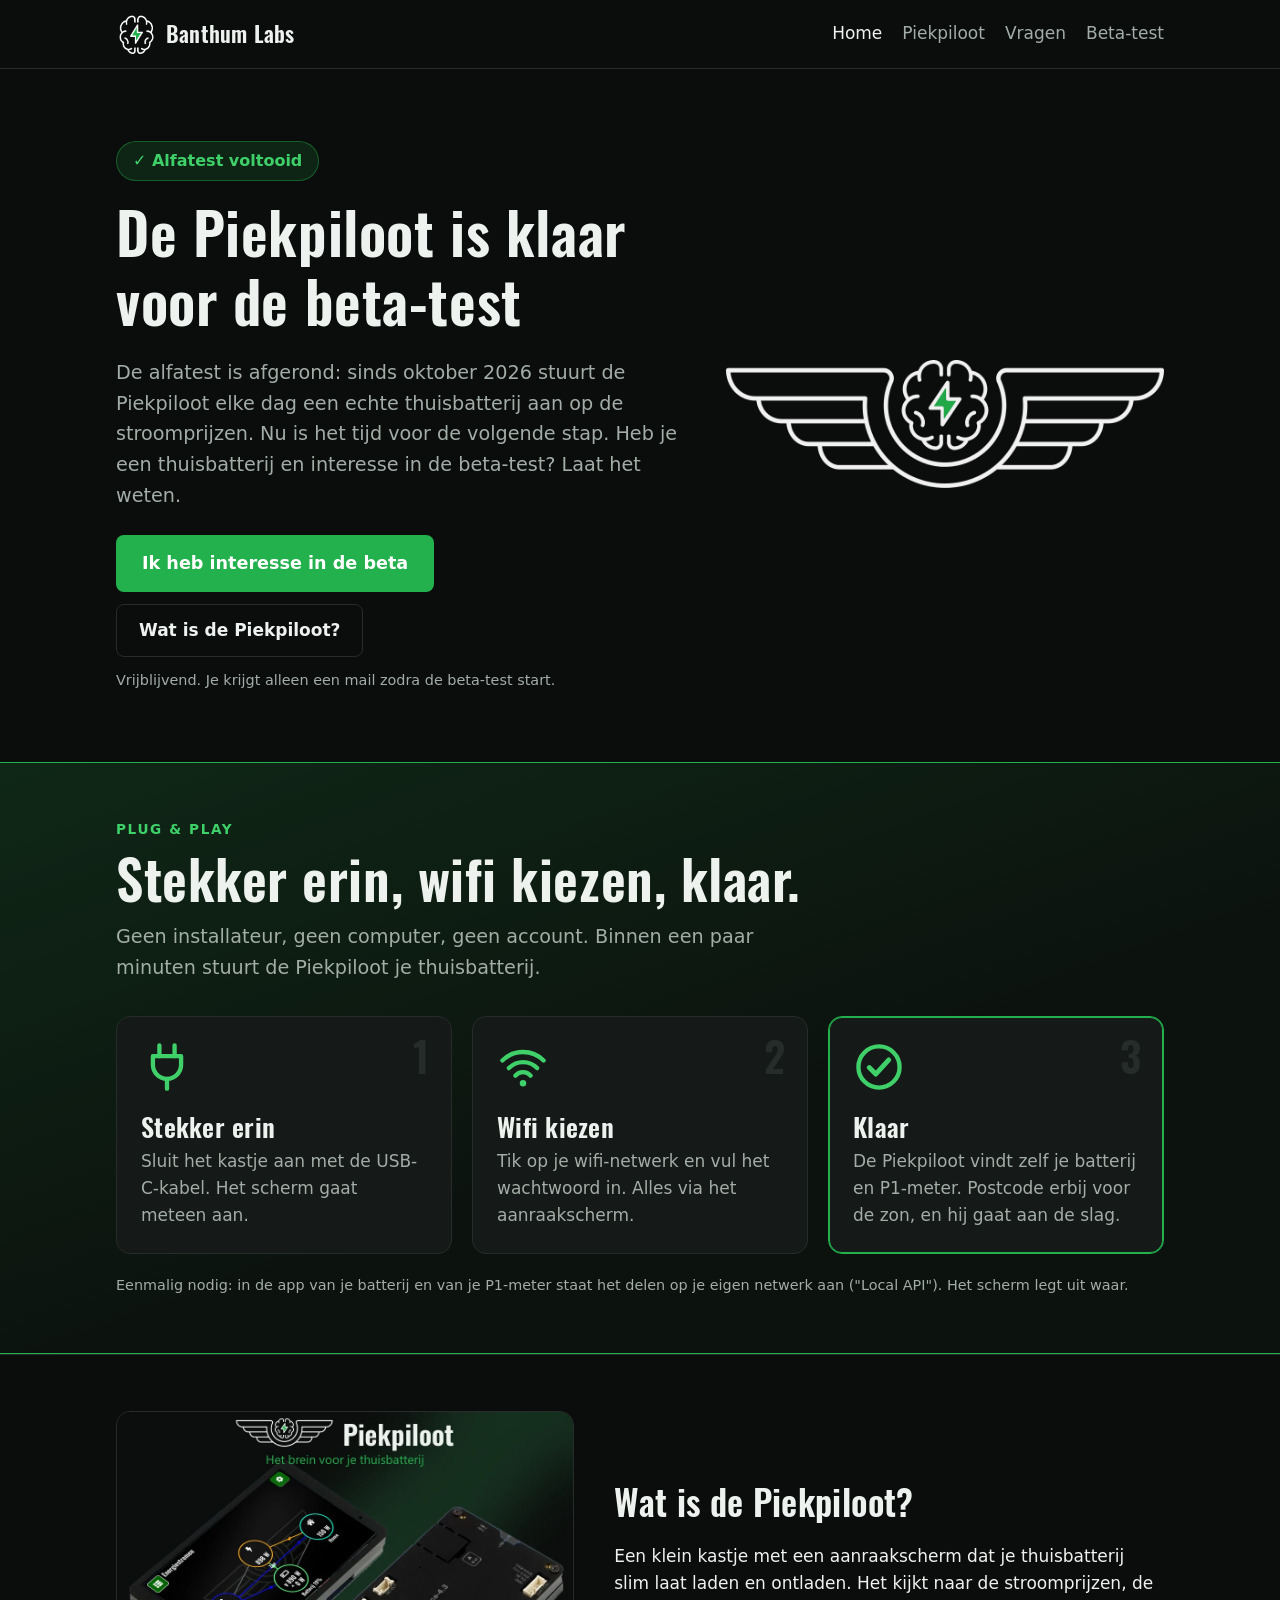
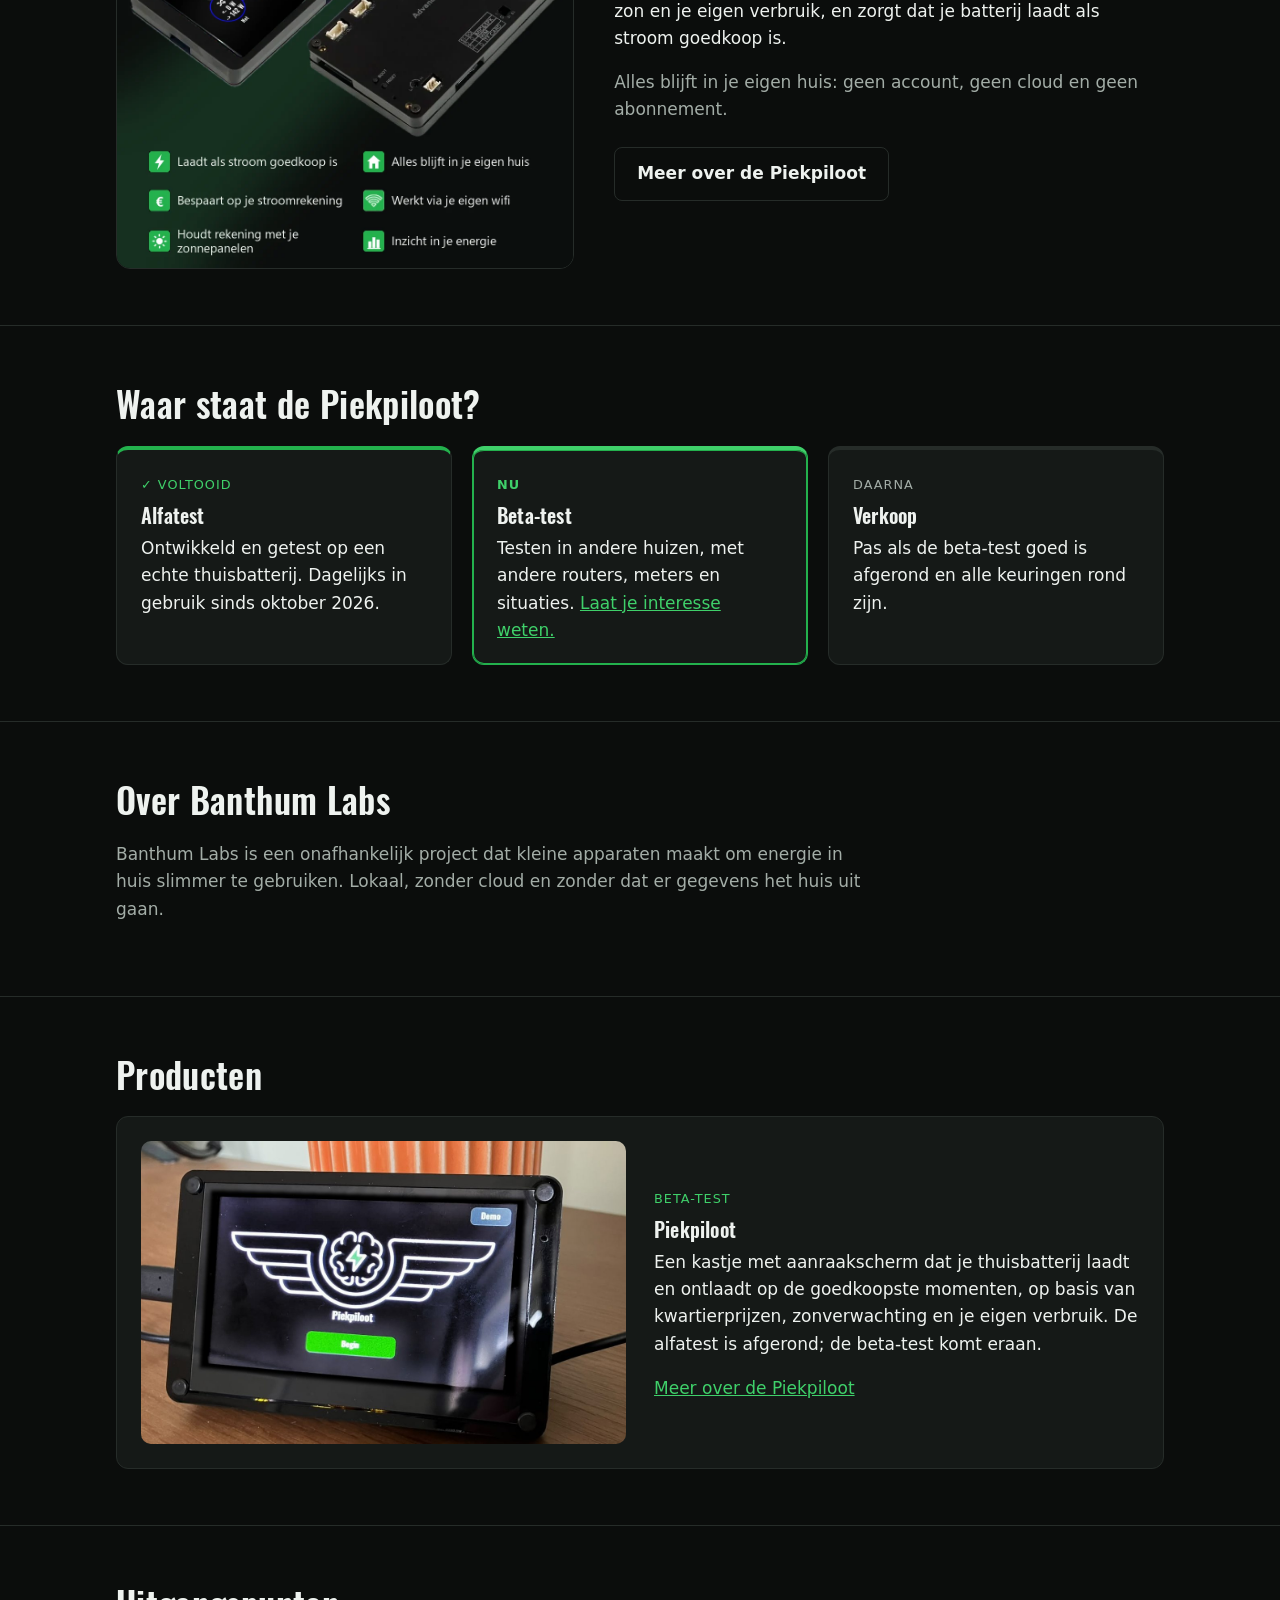
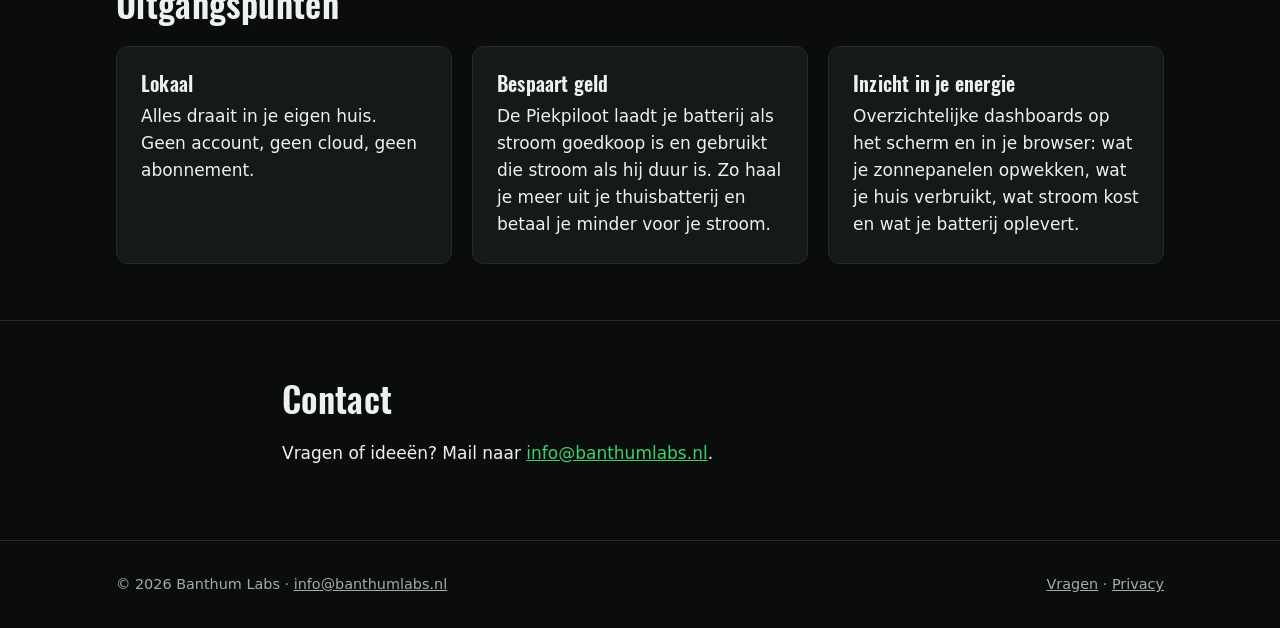
==== commit 26602ac8: "Plug & play prominent: stekker erin, wifi kiezen, klaar Opvallend blok met drie stappen op de homepa" ====
--- a/index.html
+++ b/index.html
@@ -58,6 +58,35 @@
         <p class="zacht klein">Vrijblijvend. Je krijgt alleen een mail zodra de beta-test start.</p>
       </div>
       <img class="beeld breed" src="img/piekpiloot.png" alt="Logo van de Piekpiloot: brein met groene bliksem tussen vleugels">
+    </div>
+  </section>
+
+  <section class="sectie plugplay">
+    <div class="binnen">
+      <p class="pp-kicker">Plug &amp; play</p>
+      <h2 class="pp-titel">Stekker erin, wifi kiezen, klaar.</h2>
+      <p class="pp-intro">Geen installateur, geen computer, geen account. Binnen een paar minuten stuurt de Piekpiloot je thuisbatterij.</p>
+      <ol class="pp-stappen">
+        <li>
+          <span class="pp-nr">1</span>
+          <svg class="pp-icoon" viewBox="0 0 48 48" aria-hidden="true"><path d="M17 4v10M31 4v10" stroke-width="4"/><path d="M11 14h26v8a13 13 0 0 1-26 0z" stroke-width="4"/><path d="M24 35v9" stroke-width="4"/></svg>
+          <h3>Stekker erin</h3>
+          <p>Sluit het kastje aan met de USB-C-kabel. Het scherm gaat meteen aan.</p>
+        </li>
+        <li>
+          <span class="pp-nr">2</span>
+          <svg class="pp-icoon" viewBox="0 0 48 48" aria-hidden="true"><path d="M5 18a27 27 0 0 1 38 0M11 25a18 18 0 0 1 26 0M17 32a9 9 0 0 1 14 0" stroke-width="4"/><circle cx="24" cy="39" r="3" class="vol"/></svg>
+          <h3>Wifi kiezen</h3>
+          <p>Tik op je wifi-netwerk en vul het wachtwoord in. Alles via het aanraakscherm.</p>
+        </li>
+        <li>
+          <span class="pp-nr">3</span>
+          <svg class="pp-icoon" viewBox="0 0 48 48" aria-hidden="true"><circle cx="24" cy="24" r="19" stroke-width="4"/><path d="M15 24.5l6 6 12-13" stroke-width="4.5"/></svg>
+          <h3>Klaar</h3>
+          <p>De Piekpiloot vindt zelf je batterij en P1-meter. Postcode erbij voor de zon, en hij gaat aan de slag.</p>
+        </li>
+      </ol>
+      <p class="pp-voet">Eenmalig nodig: in de app van je batterij en van je P1-meter staat het delen op je eigen netwerk aan ("Local API"). Het scherm legt uit waar.</p>
     </div>
   </section>
 
--- a/style.css
+++ b/style.css
@@ -415,3 +415,71 @@
 @media (max-width: 760px) {
   .uitgelicht { grid-template-columns: minmax(0, 1fr); gap: 20px; }
 }
+
+/* Plug & play: stekker erin, wifi kiezen, klaar */
+
+.plugplay {
+  background: linear-gradient(160deg, rgba(35,177,77,0.16), rgba(35,177,77,0.03) 60%);
+  border-top: 1px solid var(--groen);
+  border-bottom: 1px solid var(--groen);
+}
+.pp-kicker {
+  margin: 0 0 4px;
+  color: var(--groen-licht);
+  text-transform: uppercase;
+  letter-spacing: 0.12em;
+  font-size: 0.85rem;
+  font-weight: 600;
+}
+.pp-titel {
+  font-size: clamp(2rem, 5.5vw, 3.4rem);
+  margin: 0 0 12px;
+}
+.pp-intro {
+  font-size: 1.2rem;
+  color: var(--tekst-zacht);
+  max-width: 36em;
+  margin: 0 0 32px;
+}
+.pp-stappen {
+  list-style: none;
+  padding: 0;
+  margin: 0;
+  display: grid;
+  grid-template-columns: repeat(3, minmax(0, 1fr));
+  gap: 20px;
+}
+.pp-stappen li {
+  position: relative;
+  background: var(--bg-kaart);
+  border: 1px solid var(--rand);
+  border-radius: 14px;
+  padding: 24px;
+}
+.pp-stappen li:last-child { border-color: var(--groen); box-shadow: 0 0 0 1px var(--groen) inset; }
+.pp-nr {
+  position: absolute;
+  top: 18px;
+  right: 22px;
+  font-family: "Oswald", system-ui, sans-serif;
+  font-size: 2.6rem;
+  line-height: 1;
+  color: var(--rand);
+}
+.pp-icoon {
+  width: 52px;
+  height: 52px;
+  fill: none;
+  stroke: var(--groen-licht);
+  stroke-linecap: round;
+  stroke-linejoin: round;
+  margin-bottom: 10px;
+}
+.pp-icoon .vol { fill: var(--groen-licht); stroke: none; }
+.pp-stappen h3 { font-size: 1.6rem; margin: 0 0 6px; }
+.pp-stappen p { margin: 0; color: var(--tekst-zacht); }
+.pp-voet { margin: 20px 0 0; font-size: 0.9rem; color: var(--tekst-zacht); }
+@media (max-width: 760px) {
+  .pp-stappen { grid-template-columns: minmax(0, 1fr); gap: 14px; }
+  .pp-stappen li { padding: 20px; }
+}
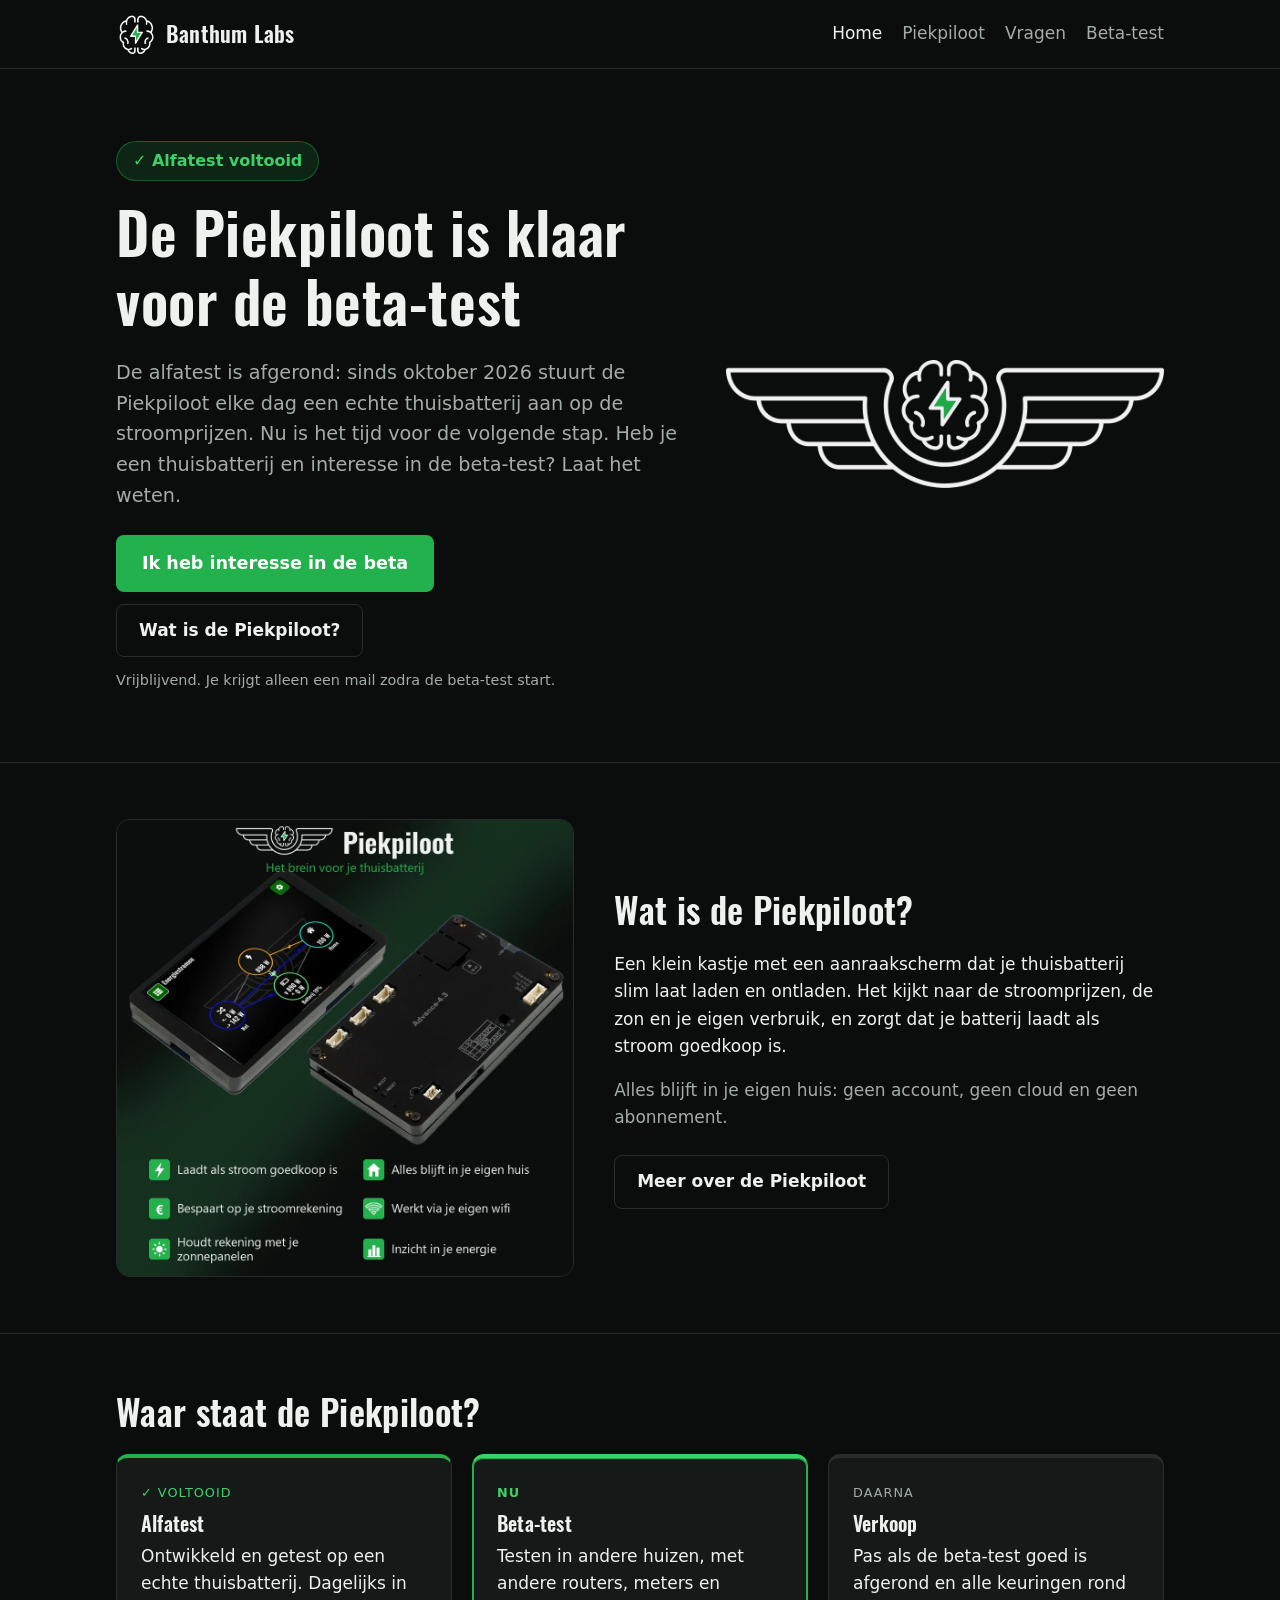
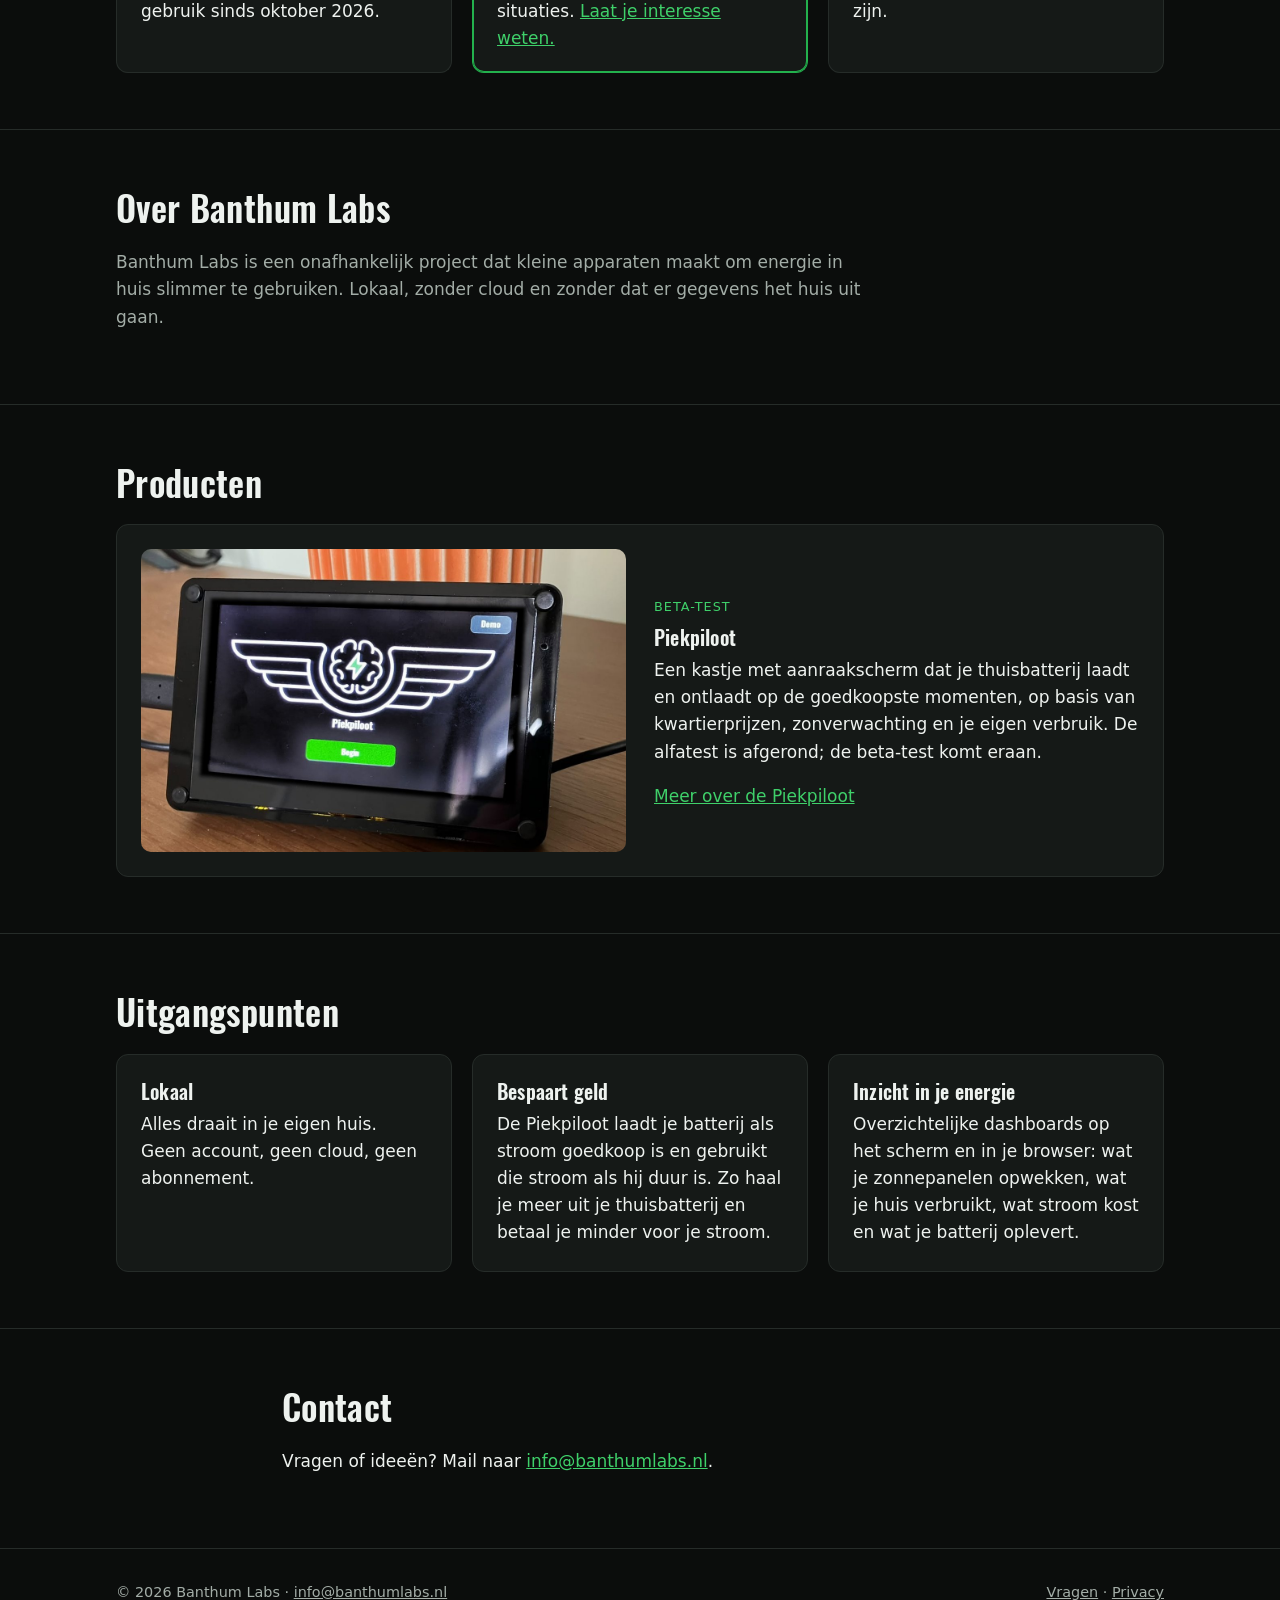
==== commit 375bffbf: "Plug & play alleen op de productpagina, compact Blok van de homepage gehaald; op de productpagina kl" ====
--- a/index.html
+++ b/index.html
@@ -58,35 +58,6 @@
         <p class="zacht klein">Vrijblijvend. Je krijgt alleen een mail zodra de beta-test start.</p>
       </div>
       <img class="beeld breed" src="img/piekpiloot.png" alt="Logo van de Piekpiloot: brein met groene bliksem tussen vleugels">
-    </div>
-  </section>
-
-  <section class="sectie plugplay">
-    <div class="binnen">
-      <p class="pp-kicker">Plug &amp; play</p>
-      <h2 class="pp-titel">Stekker erin, wifi kiezen, klaar.</h2>
-      <p class="pp-intro">Geen installateur, geen computer, geen account. Binnen een paar minuten stuurt de Piekpiloot je thuisbatterij.</p>
-      <ol class="pp-stappen">
-        <li>
-          <span class="pp-nr">1</span>
-          <svg class="pp-icoon" viewBox="0 0 48 48" aria-hidden="true"><path d="M17 4v10M31 4v10" stroke-width="4"/><path d="M11 14h26v8a13 13 0 0 1-26 0z" stroke-width="4"/><path d="M24 35v9" stroke-width="4"/></svg>
-          <h3>Stekker erin</h3>
-          <p>Sluit het kastje aan met de USB-C-kabel. Het scherm gaat meteen aan.</p>
-        </li>
-        <li>
-          <span class="pp-nr">2</span>
-          <svg class="pp-icoon" viewBox="0 0 48 48" aria-hidden="true"><path d="M5 18a27 27 0 0 1 38 0M11 25a18 18 0 0 1 26 0M17 32a9 9 0 0 1 14 0" stroke-width="4"/><circle cx="24" cy="39" r="3" class="vol"/></svg>
-          <h3>Wifi kiezen</h3>
-          <p>Tik op je wifi-netwerk en vul het wachtwoord in. Alles via het aanraakscherm.</p>
-        </li>
-        <li>
-          <span class="pp-nr">3</span>
-          <svg class="pp-icoon" viewBox="0 0 48 48" aria-hidden="true"><circle cx="24" cy="24" r="19" stroke-width="4"/><path d="M15 24.5l6 6 12-13" stroke-width="4.5"/></svg>
-          <h3>Klaar</h3>
-          <p>De Piekpiloot vindt zelf je batterij en P1-meter. Postcode erbij voor de zon, en hij gaat aan de slag.</p>
-        </li>
-      </ol>
-      <p class="pp-voet">Eenmalig nodig: in de app van je batterij en van je P1-meter staat het delen op je eigen netwerk aan ("Local API"). Het scherm legt uit waar.</p>
     </div>
   </section>
 
--- a/style.css
+++ b/style.css
@@ -416,70 +416,54 @@
   .uitgelicht { grid-template-columns: minmax(0, 1fr); gap: 20px; }
 }
 
-/* Plug & play: stekker erin, wifi kiezen, klaar */
+/* Plug & play: stekker erin, wifi kiezen, klaar (compact, productpagina) */
 
 .plugplay {
-  background: linear-gradient(160deg, rgba(35,177,77,0.16), rgba(35,177,77,0.03) 60%);
-  border-top: 1px solid var(--groen);
-  border-bottom: 1px solid var(--groen);
+  background: linear-gradient(160deg, rgba(35,177,77,0.10), rgba(35,177,77,0.02) 60%);
+  padding: 32px 0;
 }
 .pp-kicker {
-  margin: 0 0 4px;
+  display: block;
+  margin-bottom: 2px;
+  font-family: system-ui, -apple-system, "Segoe UI", Roboto, sans-serif;
   color: var(--groen-licht);
   text-transform: uppercase;
   letter-spacing: 0.12em;
-  font-size: 0.85rem;
-  font-weight: 600;
-}
-.pp-titel {
-  font-size: clamp(2rem, 5.5vw, 3.4rem);
-  margin: 0 0 12px;
-}
-.pp-intro {
-  font-size: 1.2rem;
-  color: var(--tekst-zacht);
-  max-width: 36em;
-  margin: 0 0 32px;
-}
+  font-size: 0.8rem;
+  font-weight: 600;
+}
+.pp-titel { font-size: 1.7rem; margin: 0 0 16px; }
 .pp-stappen {
   list-style: none;
   padding: 0;
   margin: 0;
   display: grid;
   grid-template-columns: repeat(3, minmax(0, 1fr));
-  gap: 20px;
+  gap: 14px;
 }
 .pp-stappen li {
-  position: relative;
+  display: grid;
+  grid-template-columns: 34px minmax(0, 1fr);
+  column-gap: 12px;
+  align-items: start;
   background: var(--bg-kaart);
   border: 1px solid var(--rand);
-  border-radius: 14px;
-  padding: 24px;
-}
-.pp-stappen li:last-child { border-color: var(--groen); box-shadow: 0 0 0 1px var(--groen) inset; }
-.pp-nr {
-  position: absolute;
-  top: 18px;
-  right: 22px;
-  font-family: "Oswald", system-ui, sans-serif;
-  font-size: 2.6rem;
-  line-height: 1;
-  color: var(--rand);
+  border-radius: 12px;
+  padding: 14px 16px;
 }
 .pp-icoon {
-  width: 52px;
-  height: 52px;
+  grid-row: span 2;
+  width: 34px;
+  height: 34px;
   fill: none;
   stroke: var(--groen-licht);
   stroke-linecap: round;
   stroke-linejoin: round;
-  margin-bottom: 10px;
 }
 .pp-icoon .vol { fill: var(--groen-licht); stroke: none; }
-.pp-stappen h3 { font-size: 1.6rem; margin: 0 0 6px; }
-.pp-stappen p { margin: 0; color: var(--tekst-zacht); }
-.pp-voet { margin: 20px 0 0; font-size: 0.9rem; color: var(--tekst-zacht); }
+.pp-stappen h3 { font-size: 1.15rem; margin: 2px 0 2px; }
+.pp-stappen p { margin: 0; font-size: 0.92rem; line-height: 1.45; color: var(--tekst-zacht); }
+.pp-voet { margin: 12px 0 0; font-size: 0.85rem; color: var(--tekst-zacht); }
 @media (max-width: 760px) {
-  .pp-stappen { grid-template-columns: minmax(0, 1fr); gap: 14px; }
-  .pp-stappen li { padding: 20px; }
-}
+  .pp-stappen { grid-template-columns: minmax(0, 1fr); gap: 10px; }
+}
